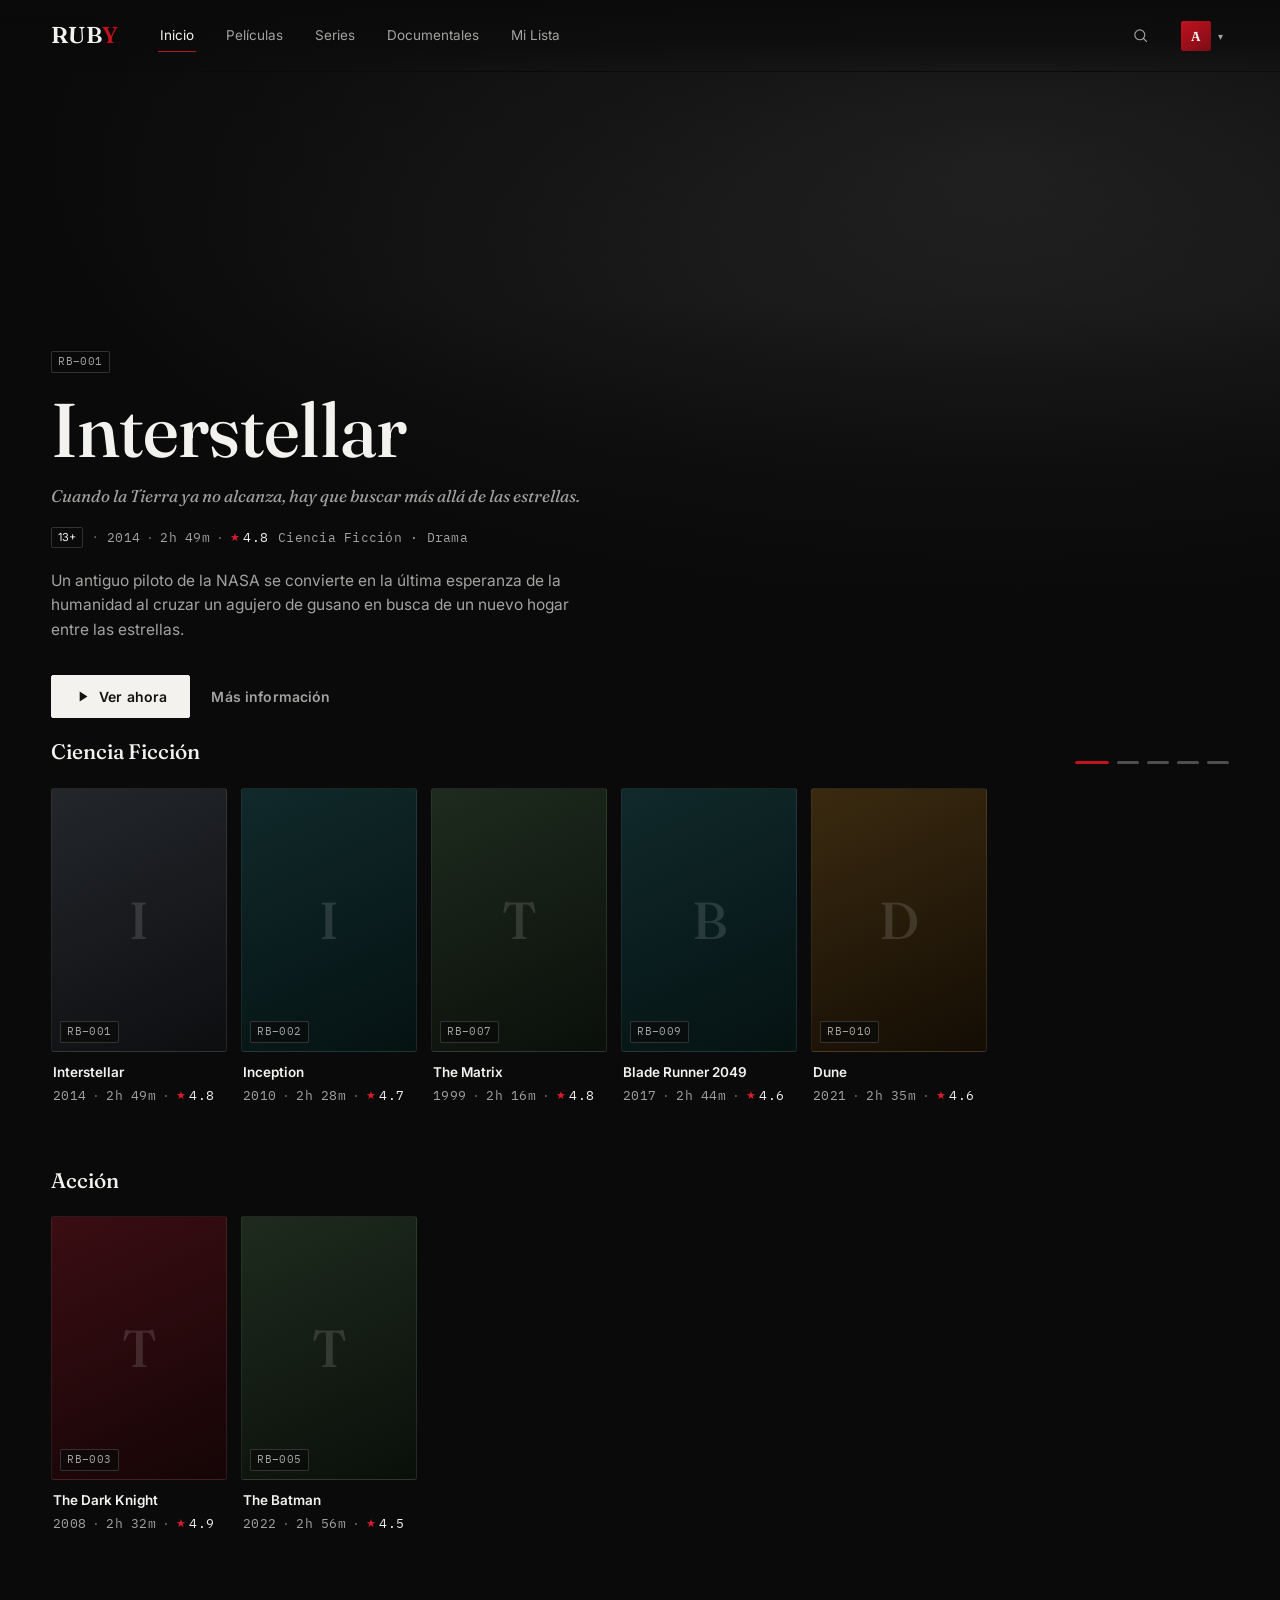
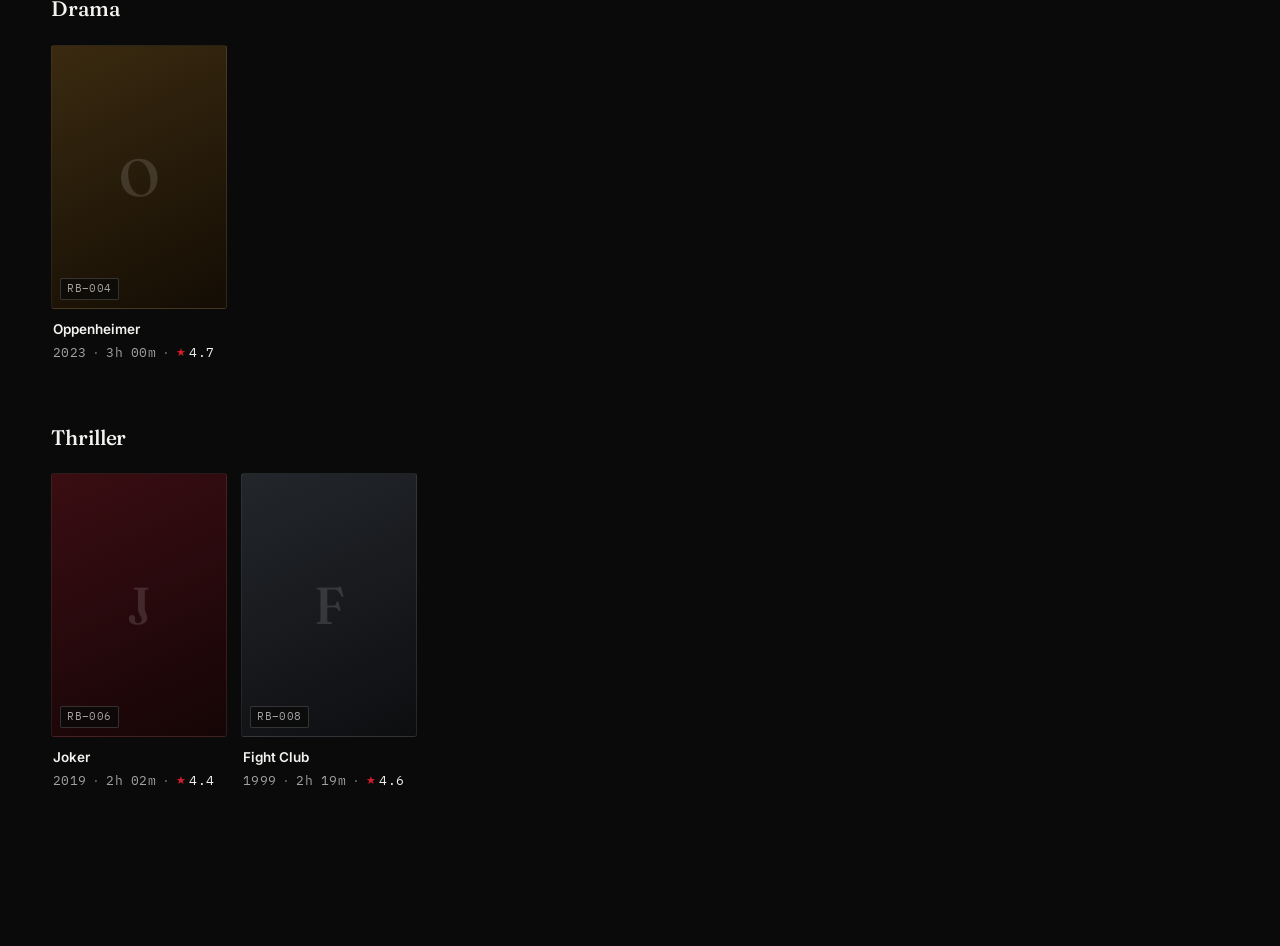
==== index.html @ df0eb4fe "Descripción del cambio" ====
<!DOCTYPE html>
<html lang="es">
<head>
  <meta charset="UTF-8" />
  <meta name="viewport" content="width=device-width, initial-scale=1.0" />
  <title>RUBY — Cine sin distracciones</title>
  <meta name="description" content="RUBY: una selección curada de cine y series, sin ruido." />

  <link rel="preconnect" href="https://fonts.googleapis.com" />
  <link rel="preconnect" href="https://fonts.gstatic.com" crossorigin />
  <link
    href="https://fonts.googleapis.com/css2?family=Fraunces:ital,wght@0,400;0,500;0,600;1,400&family=Inter:wght@400;500;600;700&family=IBM+Plex+Mono:wght@400;500&display=swap"
    rel="stylesheet"
  />

  <link rel="stylesheet" href="css/styles.css" />
  <link rel="stylesheet" href="css/components.css" />
  <link rel="stylesheet" href="css/responsive.css" />
</head>
<body>
  <a href="#main-content" class="skip-link visually-hidden">Saltar al contenido principal</a>

  <!-- ==================== NAVBAR ==================== -->
  <header class="navbar">
    <div class="navbar-inner">
      <a
        href="#"
        class="brand"
        data-brand-logo="assets/logo/logo.png"
        aria-label="RUBY, ir al inicio"
      >
        <span class="brand-mark" data-brand-wordmark>RUB<span>Y</span></span>
      </a>

      <nav class="nav-menu" aria-label="Navegación principal">
        <a href="#" class="is-current">Inicio</a>
        <a href="#">Películas</a>
        <a href="#">Series</a>
        <a href="#">Documentales</a>
        <a href="#">Mi Lista</a>
      </nav>

      <div class="navbar-actions">
        <form class="search-form" data-search-form>
          <input
            type="text"
            class="search-input"
            data-search-input
            placeholder="Buscar títulos, géneros…"
            aria-label="Buscar en RUBY"
          />
          <button
            type="button"
            class="search-trigger"
            data-search-trigger
            aria-expanded="false"
            aria-label="Abrir búsqueda"
          >
            <svg class="icon" viewBox="0 0 24 24" fill="none" stroke="currentColor" stroke-width="1.6">
              <circle cx="11" cy="11" r="7" />
              <line x1="21" y1="21" x2="16.2" y2="16.2" />
            </svg>
          </button>
        </form>

        <div class="profile">
          <button
            type="button"
            class="profile-trigger"
            data-profile-trigger
            aria-expanded="false"
            aria-haspopup="true"
          >
            <span class="profile-avatar">A</span>
            <span class="profile-caret">&#9662;</span>
          </button>
          <div class="profile-menu" data-profile-menu role="menu">
            <a href="#" role="menuitem">Antonella</a>
            <div class="profile-menu-divider"></div>
            <a href="#" role="menuitem">Mi Lista</a>
            <a href="#" role="menuitem">Cuenta</a>
            <a href="#" role="menuitem">Cerrar sesión</a>
          </div>
        </div>
      </div>
    </div>
  </header>

  <main id="main-content">
    <!-- ==================== HERO SLIDER ==================== -->
    <!-- Built entirely by Render.renderHeroSlider() from every movie in
         js/movies.js with featured: true. Add/remove a featured movie
         there and the slider updates automatically — nothing here to edit. -->
    <section class="hero-slider" data-hero-slider aria-label="Películas destacadas"></section>

    <!-- ==================== CATALOG ROWS ==================== -->
    <!-- Built entirely by Render.renderCategoryRows() — one row per
         distinct `categoria` found in js/movies.js. -->
    <div class="rows" data-rows-mount aria-label="Catálogo por categoría"></div>
  </main>

  <script src="js/movies.js"></script>
  <script src="js/render.js"></script>
  <script src="js/interactions.js"></script>
  <script>
    // Home-page bootstrap: read data, render it, wire interactions.
    // Kept inline since it's a handful of lines specific to this page —
    // see js/detail.js for the equivalent (larger) controller used by
    // pelicula.html.
    document.addEventListener("DOMContentLoaded", () => {
      Render.renderHeroSlider(document.querySelector("[data-hero-slider]"));
      Render.renderCategoryRows(document.querySelector("[data-rows-mount]"));
      Interactions.init();
    });
  </script>
</body>
</html>
---- css/styles.css ----
/* =========================================================================
   RUBY — Design Tokens, Reset & Base Type
   Design tokens, reset, and typographic foundation.
   ========================================================================= */

:root {
  /* Color */
  --color-bg: #0a0a0a;
  --color-bg-elevated: #121212;
  --color-surface: #1a1a1a;
  --color-surface-hi: #212121;
  --color-border: rgba(255, 255, 255, 0.08);
  --color-border-strong: rgba(255, 255, 255, 0.16);

  --color-white: #f3f2ee;
  --color-white-dim: rgba(243, 242, 238, 0.66);
  --color-white-faint: rgba(243, 242, 238, 0.4);

  --color-red: #c1121f;
  --color-red-hi: #d81e2c;
  --color-red-dim: #7a0c15;

  /* Poster tone families — stand in for real artwork */
  --tone-crimson-a: #3a0d12;
  --tone-crimson-b: #150506;
  --tone-slate-a: #23262b;
  --tone-slate-b: #0d0e10;
  --tone-amber-a: #3a2a10;
  --tone-amber-b: #140d04;
  --tone-moss-a: #1e2b1e;
  --tone-moss-b: #0a0f0a;
  --tone-teal-a: #10292b;
  --tone-teal-b: #051212;

  /* Type */
  --font-display: "Fraunces", "Iowan Old Style", "Georgia", serif;
  --font-body: "Inter", -apple-system, BlinkMacSystemFont, "Segoe UI", sans-serif;
  --font-mono: "IBM Plex Mono", "SFMono-Regular", Consolas, monospace;

  /* Layout */
  --gutter: clamp(20px, 4vw, 64px);
  --radius-sm: 3px;
  --radius-xs: 2px;
  --nav-height: 72px;

  /* Motion */
  --ease-out: cubic-bezier(0.16, 1, 0.3, 1);
  --ease-standard: cubic-bezier(0.4, 0, 0.2, 1);
  --dur-fast: 160ms;
  --dur-med: 320ms;
  --dur-slow: 560ms;
}

* {
  box-sizing: border-box;
}

html {
  color-scheme: dark;
  scroll-behavior: smooth;
}

@media (prefers-reduced-motion: reduce) {
  html {
    scroll-behavior: auto;
  }
  *,
  *::before,
  *::after {
    animation-duration: 0.001ms !important;
    animation-iteration-count: 1 !important;
    transition-duration: 0.001ms !important;
    scroll-behavior: auto !important;
  }
}

body {
  margin: 0;
  background: var(--color-bg);
  color: var(--color-white);
  font-family: var(--font-body);
  font-size: 15px;
  line-height: 1.5;
  -webkit-font-smoothing: antialiased;
  text-rendering: optimizeLegibility;
}

img,
svg {
  display: block;
  max-width: 100%;
}

button {
  font-family: inherit;
  color: inherit;
  background: none;
  border: none;
  cursor: pointer;
}

a {
  color: inherit;
  text-decoration: none;
}

ul {
  list-style: none;
  margin: 0;
  padding: 0;
}

h1,
h2,
h3,
p {
  margin: 0;
}

input {
  font-family: inherit;
  color: inherit;
}

::selection {
  background: var(--color-red);
  color: var(--color-white);
}

/* Visible keyboard focus everywhere — never suppressed */
:focus-visible {
  outline: 2px solid var(--color-red-hi);
  outline-offset: 3px;
  border-radius: var(--radius-xs);
}

.visually-hidden {
  position: absolute;
  width: 1px;
  height: 1px;
  padding: 0;
  margin: -1px;
  overflow: hidden;
  clip: rect(0, 0, 0, 0);
  white-space: nowrap;
  border: 0;
}

/* Skip link — hidden like any .visually-hidden content until a keyboard
   user tabs to it, at which point it needs to become visible again. */
.skip-link:focus {
  position: fixed;
  top: 12px;
  left: 12px;
  width: auto;
  height: auto;
  padding: 12px 18px;
  margin: 0;
  overflow: visible;
  clip: auto;
  white-space: normal;
  z-index: 1000;
  background: var(--color-red);
  color: var(--color-white);
  font-size: 13.5px;
  font-weight: 600;
  border-radius: var(--radius-xs);
}

/* Shared meta-row / micro-typography ------------------------------------ */

.meta-row {
  display: flex;
  align-items: center;
  flex-wrap: wrap;
  gap: 6px;
  font-family: var(--font-mono);
  font-size: 12.5px;
  letter-spacing: 0.02em;
  color: var(--color-white-dim);
}

.meta-item {
  white-space: nowrap;
}

.meta-dot {
  color: var(--color-white-faint);
}

.meta-rating {
  color: var(--color-white);
}

.rating-mark {
  color: var(--color-red-hi);
  margin-right: 3px;
  font-size: 11px;
  vertical-align: 1px;
}

.meta-maturity {
  border: 1px solid var(--color-border-strong);
  padding: 1px 6px;
  border-radius: var(--radius-xs);
  font-size: 11px;
}

.genre-tags {
  display: flex;
  flex-wrap: wrap;
  gap: 6px;
}

.genre-tag {
  font-family: var(--font-mono);
  font-size: 11px;
  letter-spacing: 0.03em;
  text-transform: uppercase;
  color: var(--color-white-dim);
  border: 1px solid var(--color-border-strong);
  padding: 3px 8px;
  border-radius: var(--radius-xs);
}

/* Spine badge — RUBY catalog numbering, echoes a numbered film collection */
.spine {
  font-family: var(--font-mono);
  font-size: 10.5px;
  letter-spacing: 0.04em;
  color: var(--color-white-dim);
  background: rgba(10, 10, 10, 0.72);
  border: 1px solid var(--color-border-strong);
  padding: 2px 6px;
  border-radius: var(--radius-xs);
}

/* =========================================================================
   RUBY — Layout: Navbar, Hero, Rows
   Navbar, hero, and the row/section scaffolding.
   ========================================================================= */

/* Navbar ----------------------------------------------------------------- */

.navbar {
  position: fixed;
  top: 0;
  left: 0;
  right: 0;
  z-index: 100;
  height: var(--nav-height);
  display: flex;
  align-items: center;
  padding: 0 var(--gutter);
  background: linear-gradient(
    to bottom,
    rgba(10, 10, 10, 0.9) 0%,
    rgba(10, 10, 10, 0.55) 60%,
    transparent 100%
  );
  transition: background var(--dur-med) var(--ease-standard),
    border-color var(--dur-med) var(--ease-standard);
  border-bottom: 1px solid transparent;
}

.navbar--solid {
  background: rgba(9, 9, 9, 0.92);
  backdrop-filter: none;
  border-bottom: 1px solid var(--color-border);
}

.navbar-inner {
  width: 100%;
  display: flex;
  align-items: center;
  gap: 40px;
}

.brand {
  display: flex;
  align-items: baseline;
  gap: 2px;
  flex-shrink: 0;
}

.brand-mark {
  font-family: var(--font-display);
  font-weight: 600;
  font-size: 23px;
  letter-spacing: 0.01em;
  color: var(--color-white);
}

.brand-mark span {
  color: var(--color-red);
}

.brand-logo-img {
  display: block;
  height: 30px;
  width: auto;
}

.nav-menu {
  display: flex;
  align-items: center;
  gap: 28px;
  flex: 1;
}

.nav-menu a {
  font-size: 13.5px;
  color: var(--color-white-dim);
  padding: 6px 2px;
  border-bottom: 1px solid transparent;
  transition: color var(--dur-fast) var(--ease-standard),
    border-color var(--dur-fast) var(--ease-standard);
}

.nav-menu a:hover {
  color: var(--color-white);
  border-bottom-color: var(--color-border-strong);
}

.nav-menu a.is-current {
  color: var(--color-white);
  border-bottom-color: var(--color-red);
}

.navbar-actions {
  display: flex;
  align-items: center;
  gap: 18px;
  margin-left: auto;
}

/* Search ------------------------------------------------------------------ */

.search-form {
  display: flex;
  align-items: center;
  position: relative;
}

.search-trigger {
  width: 32px;
  height: 32px;
  display: grid;
  place-items: center;
  border-radius: var(--radius-xs);
  color: var(--color-white-dim);
  transition: color var(--dur-fast) var(--ease-standard);
}

.search-trigger:hover {
  color: var(--color-white);
}

.search-input {
  width: 0;
  opacity: 0;
  pointer-events: none;
  background: var(--color-surface);
  border: 1px solid var(--color-border-strong);
  border-radius: var(--radius-xs);
  padding: 7px 10px;
  font-size: 13px;
  color: var(--color-white);
  transition: width var(--dur-med) var(--ease-out), opacity var(--dur-fast) var(--ease-standard);
  position: absolute;
  right: 38px;
}

.search-input::placeholder {
  color: var(--color-white-faint);
}

.search-form--open .search-input {
  width: 220px;
  opacity: 1;
  pointer-events: auto;
}

/* Profile ------------------------------------------------------------------ */

.profile {
  position: relative;
}

.profile-trigger {
  display: flex;
  align-items: center;
  gap: 7px;
}

.profile-avatar {
  width: 30px;
  height: 30px;
  border-radius: var(--radius-xs);
  background: linear-gradient(145deg, var(--color-red), var(--color-red-dim, #7a0c15));
  display: grid;
  place-items: center;
  font-family: var(--font-display);
  font-size: 13px;
  font-weight: 600;
  color: var(--color-white);
}

.profile-caret {
  color: var(--color-white-dim);
  font-size: 10px;
  transition: transform var(--dur-fast) var(--ease-standard);
}

.profile-trigger[aria-expanded="true"] .profile-caret {
  transform: rotate(180deg);
}

.profile-menu {
  position: absolute;
  top: calc(100% + 14px);
  right: 0;
  min-width: 190px;
  background: var(--color-surface);
  border: 1px solid var(--color-border-strong);
  border-radius: var(--radius-sm);
  padding: 6px;
  opacity: 0;
  visibility: hidden;
  transform: translateY(-6px);
  transition: opacity var(--dur-fast) var(--ease-out),
    transform var(--dur-fast) var(--ease-out), visibility var(--dur-fast);
}

.profile-menu--open {
  opacity: 1;
  visibility: visible;
  transform: translateY(0);
}

.profile-menu a {
  display: block;
  padding: 9px 10px;
  font-size: 13px;
  color: var(--color-white-dim);
  border-radius: var(--radius-xs);
}

.profile-menu a:hover {
  background: var(--color-surface-hi);
  color: var(--color-white);
}

.profile-menu-divider {
  height: 1px;
  background: var(--color-border);
  margin: 6px 4px;
}

/* Hero --------------------------------------------------------------------- */

/* Hero Slider ------------------------------------------------------------ */

.hero-slider {
  position: relative;
  height: 88vh;
  min-height: 560px;
  overflow: hidden;
}

.hero-slides {
  position: relative;
  width: 100%;
  height: 100%;
}

.hero-slide {
  position: absolute;
  inset: 0;
  display: flex;
  align-items: flex-end;
  opacity: 0;
  pointer-events: none;
  transition: opacity var(--dur-slow) var(--ease-standard);
}

.hero-slide--active {
  opacity: 1;
  pointer-events: auto;
}

.hero-backdrop {
  position: absolute;
  inset: 0;
  z-index: 0;
}

.hero-backdrop::before {
  content: "";
  position: absolute;
  inset: 0;
  background: radial-gradient(120% 90% at 78% 20%, var(--tone-a, #2a2a2a) 0%, var(--tone-b, #0a0a0a) 62%);
}

.backdrop--tone-crimson {
  --tone-a: var(--tone-crimson-a);
  --tone-b: var(--tone-crimson-b);
}

.hero-backdrop-img {
  position: absolute;
  inset: 0;
  width: 100%;
  height: 100%;
  object-fit: cover;
  opacity: 0;
  transition: opacity var(--dur-slow) var(--ease-standard);
}

.hero-backdrop-img.is-loaded {
  opacity: 1;
}

.hero-backdrop::after {
  content: "";
  position: absolute;
  inset: 0;
  background: linear-gradient(
    to top,
    var(--color-bg) 0%,
    rgba(10, 10, 10, 0.55) 38%,
    rgba(10, 10, 10, 0.15) 62%,
    rgba(10, 10, 10, 0.55) 100%
  );
}

.hero-grain {
  position: absolute;
  inset: 0;
  opacity: 0.05;
  mix-blend-mode: overlay;
  pointer-events: none;
}

.hero-content {
  position: relative;
  z-index: 1;
  width: 100%;
  padding: 0 var(--gutter) 72px;
  max-width: 760px;
}

.hero-spine {
  display: inline-block;
  margin-bottom: 18px;
}

.hero-title {
  font-family: var(--font-display);
  font-weight: 500;
  font-size: clamp(40px, 6vw, 76px);
  line-height: 1.02;
  letter-spacing: -0.01em;
  color: var(--color-white);
  margin-bottom: 14px;
}

.hero-tagline {
  font-family: var(--font-display);
  font-style: italic;
  font-weight: 400;
  font-size: 17px;
  color: var(--color-white-dim);
  margin-bottom: 18px;
}

.hero-meta {
  display: flex;
  align-items: center;
  flex-wrap: wrap;
  gap: 10px;
  margin-bottom: 20px;
}

.hero-genres {
  font-family: var(--font-mono);
  font-size: 12.5px;
  color: var(--color-white-dim);
  letter-spacing: 0.02em;
}

.hero-description {
  font-size: 15.5px;
  line-height: 1.6;
  color: var(--color-white-dim);
  max-width: 52ch;
  margin-bottom: 30px;
}

.hero-actions {
  display: flex;
  align-items: center;
  gap: 12px;
  flex-wrap: wrap;
}

/* Hero Slider — arrows & dots --------------------------------------------- */

.hero-arrow {
  position: absolute;
  top: 50%;
  transform: translateY(-50%);
  z-index: 2;
  width: 44px;
  height: 44px;
  display: grid;
  place-items: center;
  font-size: 22px;
  color: var(--color-white);
  background: rgba(10, 10, 10, 0.35);
  border: 1px solid var(--color-border-strong);
  border-radius: var(--radius-sm);
  opacity: 0;
  transition: opacity var(--dur-fast) var(--ease-standard),
    background var(--dur-fast) var(--ease-standard);
}

.hero-slider:hover .hero-arrow,
.hero-slider:focus-within .hero-arrow {
  opacity: 1;
}

.hero-arrow:hover {
  background: rgba(10, 10, 10, 0.6);
}

.hero-arrow--prev {
  left: var(--gutter);
}

.hero-arrow--next {
  right: var(--gutter);
}

.hero-dots {
  position: absolute;
  z-index: 2;
  right: var(--gutter);
  bottom: 28px;
  display: flex;
  align-items: center;
  gap: 8px;
}

.hero-dot {
  width: 22px;
  height: 3px;
  border-radius: 2px;
  background: rgba(255, 255, 255, 0.28);
  transition: background var(--dur-fast) var(--ease-standard),
    width var(--dur-fast) var(--ease-standard);
}

.hero-dot:hover {
  background: rgba(255, 255, 255, 0.5);
}

.hero-dot--active {
  width: 34px;
  background: var(--color-red);
}

/* Rows ----------------------------------------------------------------------- */

.rows {
  position: relative;
  z-index: 1;
  padding: 8px 0 96px;
  margin-top: -64px;
}

.row {
  margin-bottom: 46px;
}

.row-header {
  display: flex;
  align-items: baseline;
  justify-content: space-between;
  padding: 0 var(--gutter);
  margin-bottom: 14px;
}

.row-title {
  font-family: var(--font-display);
  font-weight: 500;
  font-size: 21px;
  letter-spacing: -0.005em;
  color: var(--color-white);
}

.row-track-wrap {
  position: relative;
}

.row-scroller {
  display: flex;
  gap: 14px;
  overflow-x: auto;
  scroll-snap-type: x proximity;
  padding: 6px var(--gutter) 14px;
  scrollbar-width: none;
}

.row-scroller::-webkit-scrollbar {
  display: none;
}

.row-nav {
  position: absolute;
  top: 0;
  bottom: 14px;
  width: 56px;
  display: flex;
  align-items: center;
  justify-content: center;
  font-size: 22px;
  color: var(--color-white);
  background: linear-gradient(to right, var(--color-bg) 10%, transparent);
  opacity: 0;
  pointer-events: none;
  transition: opacity var(--dur-fast) var(--ease-standard);
  z-index: 2;
}

.row-nav--next {
  right: 0;
  background: linear-gradient(to left, var(--color-bg) 10%, transparent);
}

.row-nav--prev {
  left: 0;
}

.row-track-wrap:hover .row-nav {
  opacity: 1;
  pointer-events: auto;
}

.row-nav--hidden {
  opacity: 0 !important;
  pointer-events: none;
}
---- css/components.css ----
/* =========================================================================
   RUBY — Components
   Buttons, poster cards, poster tone gradients, hover-detail card.
   ========================================================================= */

/* Buttons ------------------------------------------------------------------ */

.btn {
  display: inline-flex;
  align-items: center;
  gap: 8px;
  padding: 12px 22px;
  font-size: 14px;
  font-weight: 600;
  letter-spacing: 0.01em;
  border-radius: var(--radius-xs);
  transition: background var(--dur-fast) var(--ease-standard),
    border-color var(--dur-fast) var(--ease-standard),
    color var(--dur-fast) var(--ease-standard),
    transform var(--dur-fast) var(--ease-out);
}

.btn:active {
  transform: scale(0.98);
}

.btn--primary {
  background: var(--color-white);
  color: #111;
  border: 1px solid var(--color-white);
}

.btn--primary:hover {
  background: #d8d6d0;
}

.btn--ghost {
  background: rgba(255, 255, 255, 0.06);
  color: var(--color-white);
  border: 1px solid var(--color-border-strong);
}

.btn--ghost:hover {
  background: rgba(255, 255, 255, 0.12);
}

.btn--text {
  background: transparent;
  color: var(--color-white-dim);
  border: 1px solid transparent;
  padding: 12px 8px;
}

.btn--text:hover {
  color: var(--color-white);
}

.btn--details {
  width: 100%;
  justify-content: center;
  background: var(--color-red);
  color: var(--color-white);
  border: 1px solid var(--color-red);
  margin-top: 14px;
}

.btn--details:hover {
  background: var(--color-red-hi);
  border-color: var(--color-red-hi);
}

.icon {
  width: 17px;
  height: 17px;
  flex-shrink: 0;
}

/* Poster tone gradients ------------------------------------------------------ */

.poster--tone-crimson,
.hover-card__poster.poster--tone-crimson {
  background: linear-gradient(155deg, var(--tone-crimson-a) 0%, var(--tone-crimson-b) 100%);
}
.poster--tone-slate,
.hover-card__poster.poster--tone-slate {
  background: linear-gradient(155deg, var(--tone-slate-a) 0%, var(--tone-slate-b) 100%);
}
.poster--tone-amber,
.hover-card__poster.poster--tone-amber {
  background: linear-gradient(155deg, var(--tone-amber-a) 0%, var(--tone-amber-b) 100%);
}
.poster--tone-moss,
.hover-card__poster.poster--tone-moss {
  background: linear-gradient(155deg, var(--tone-moss-a) 0%, var(--tone-moss-b) 100%);
}
.poster--tone-teal,
.hover-card__poster.poster--tone-teal {
  background: linear-gradient(155deg, var(--tone-teal-a) 0%, var(--tone-teal-b) 100%);
}

/* Poster card ---------------------------------------------------------------- */

.card {
  display: block;
  flex: 0 0 auto;
  width: 176px;
  scroll-snap-align: start;
  cursor: pointer;
  border-radius: var(--radius-sm);
}

.poster {
  position: relative;
  aspect-ratio: 2 / 3;
  border-radius: var(--radius-sm);
  overflow: hidden;
  border: 1px solid var(--color-border);
  transition: transform var(--dur-med) var(--ease-out),
    border-color var(--dur-med) var(--ease-standard),
    box-shadow var(--dur-med) var(--ease-out);
}

.poster-inner {
  position: absolute;
  inset: 0;
  display: grid;
  place-items: center;
}

.poster-initial {
  font-family: var(--font-display);
  font-weight: 500;
  font-size: 52px;
  color: rgba(243, 242, 238, 0.14);
}

.poster .spine {
  position: absolute;
  left: 8px;
  bottom: 8px;
}

.card-info {
  padding: 10px 2px 0;
}

.card-title {
  font-size: 13.5px;
  font-weight: 600;
  color: var(--color-white);
  margin-bottom: 4px;
  white-space: nowrap;
  overflow: hidden;
  text-overflow: ellipsis;
}

.card:hover .poster,
.card:focus-visible .poster,
.card--active .poster {
  transform: scale(1.045);
  border-color: var(--color-border-strong);
  box-shadow: 0 18px 40px -12px rgba(0, 0, 0, 0.7);
}

/* Floating hover-detail card -------------------------------------------------- */

.hover-card {
  position: fixed;
  width: 300px;
  z-index: 200;
  background: var(--color-surface);
  border: 1px solid var(--color-border-strong);
  border-radius: var(--radius-sm);
  box-shadow: 0 24px 60px -16px rgba(0, 0, 0, 0.8);
  opacity: 0;
  visibility: hidden;
  transform: scale(0.94) translateY(6px);
  transform-origin: var(--origin-x, 50%) 100%;
  transition: opacity var(--dur-med) var(--ease-out),
    transform var(--dur-med) var(--ease-out), visibility var(--dur-med);
  pointer-events: none;
  overflow: hidden;
}

.hover-card--visible {
  opacity: 1;
  visibility: visible;
  transform: scale(1) translateY(0);
  pointer-events: auto;
}

.hover-card__poster {
  position: relative;
  aspect-ratio: 16 / 8;
  display: grid;
  place-items: center;
}

.hover-card__initial {
  font-family: var(--font-display);
  font-weight: 500;
  font-size: 40px;
  color: rgba(243, 242, 238, 0.16);
}

.hover-card__spine {
  position: absolute;
  left: 10px;
  bottom: 10px;
  font-family: var(--font-mono);
  font-size: 10.5px;
  letter-spacing: 0.04em;
  color: var(--color-white-dim);
  background: rgba(10, 10, 10, 0.72);
  border: 1px solid var(--color-border-strong);
  padding: 2px 6px;
  border-radius: var(--radius-xs);
}

.hover-card__body {
  padding: 16px;
}

.hover-card__title {
  font-family: var(--font-display);
  font-weight: 500;
  font-size: 19px;
  color: var(--color-white);
  margin-bottom: 8px;
}

.hover-card__meta {
  margin-bottom: 10px;
}

.hover-card__genres {
  margin-bottom: 12px;
}

.hover-card__desc {
  font-size: 13px;
  line-height: 1.55;
  color: var(--color-white-dim);
}
---- css/responsive.css ----
/* =========================================================================
   RUBY — Responsive
   ========================================================================= */

@media (max-width: 1024px) {
  .card {
    width: 156px;
  }

  .hero {
    height: 82vh;
  }
}

@media (max-width: 860px) {
  .nav-menu {
    display: none;
  }

  .navbar-inner {
    gap: 16px;
  }

  .hero-content {
    max-width: 100%;
  }

  .hero-description {
    max-width: 46ch;
  }
}

@media (max-width: 640px) {
  :root {
    --nav-height: 60px;
  }

  .brand-mark {
    font-size: 19px;
  }

  .search-input {
    width: 0;
  }

  .search-form--open .search-input {
    width: 150px;
  }

  .hero {
    height: 76vh;
    min-height: 480px;
  }

  .hero-title {
    font-size: clamp(32px, 10vw, 46px);
  }

  .hero-description {
    font-size: 14px;
    margin-bottom: 22px;
  }

  .hero-actions {
    gap: 8px;
  }

  .btn {
    padding: 10px 16px;
    font-size: 13px;
  }

  .rows {
    margin-top: -40px;
  }

  .card {
    width: 132px;
  }

  .row-title {
    font-size: 18px;
  }

  .row-nav {
    display: none;
  }

  .hover-card {
    width: 260px;
  }
}

@media (max-width: 400px) {
  .card {
    width: 118px;
  }

  .poster-initial {
    font-size: 38px;
  }
}

/* ---- Detail page ------------------------------------------------------- */

@media (min-width: 640px) {
  .movie-poster-frame {
    display: block;
  }
}

@media (max-width: 860px) {
  .movie-details-grid {
    grid-template-columns: 1fr;
    gap: 32px;
  }
}

@media (max-width: 640px) {
  .movie-banner {
    min-height: 52vh;
  }

  .movie-banner-content {
    gap: 20px;
  }

  .movie-poster-frame {
    width: 130px;
  }

  .movie-details {
    padding-top: 32px;
  }

  .factsheet-row {
    grid-template-columns: 84px 1fr;
  }
}
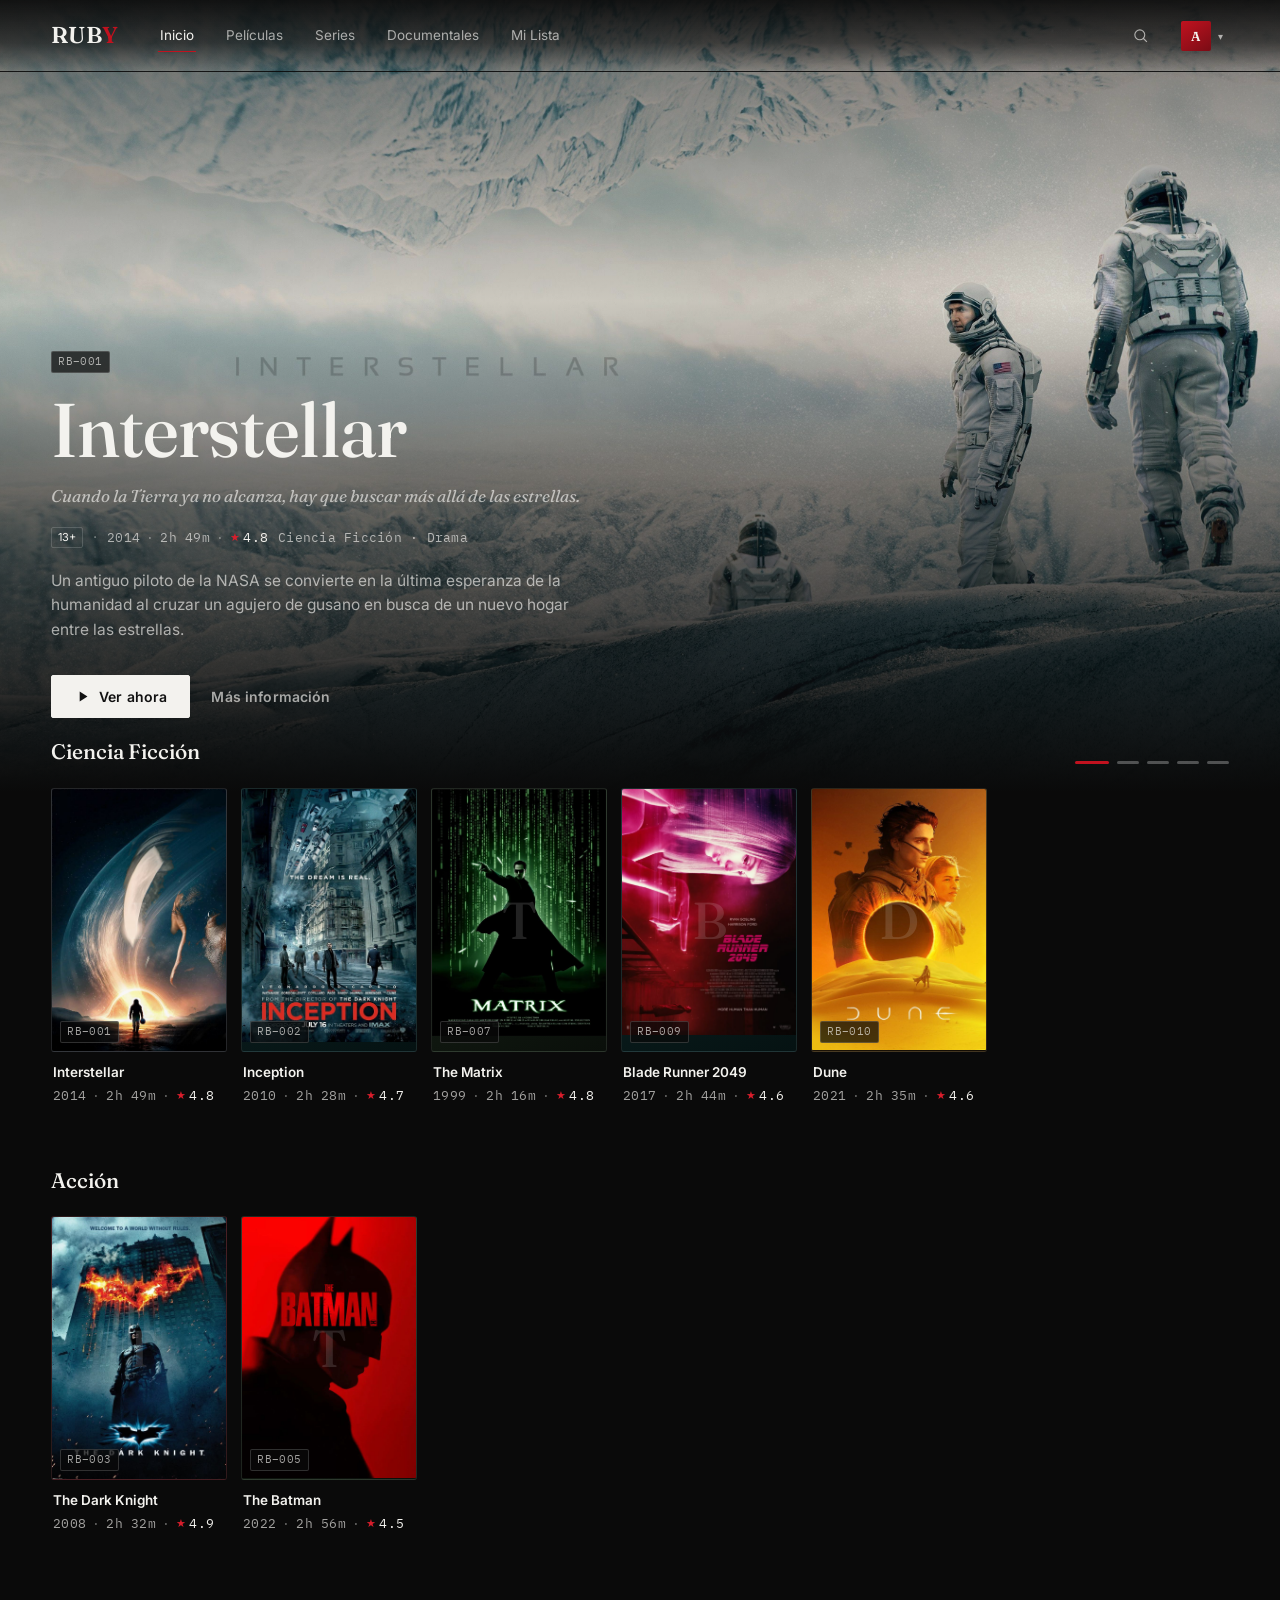
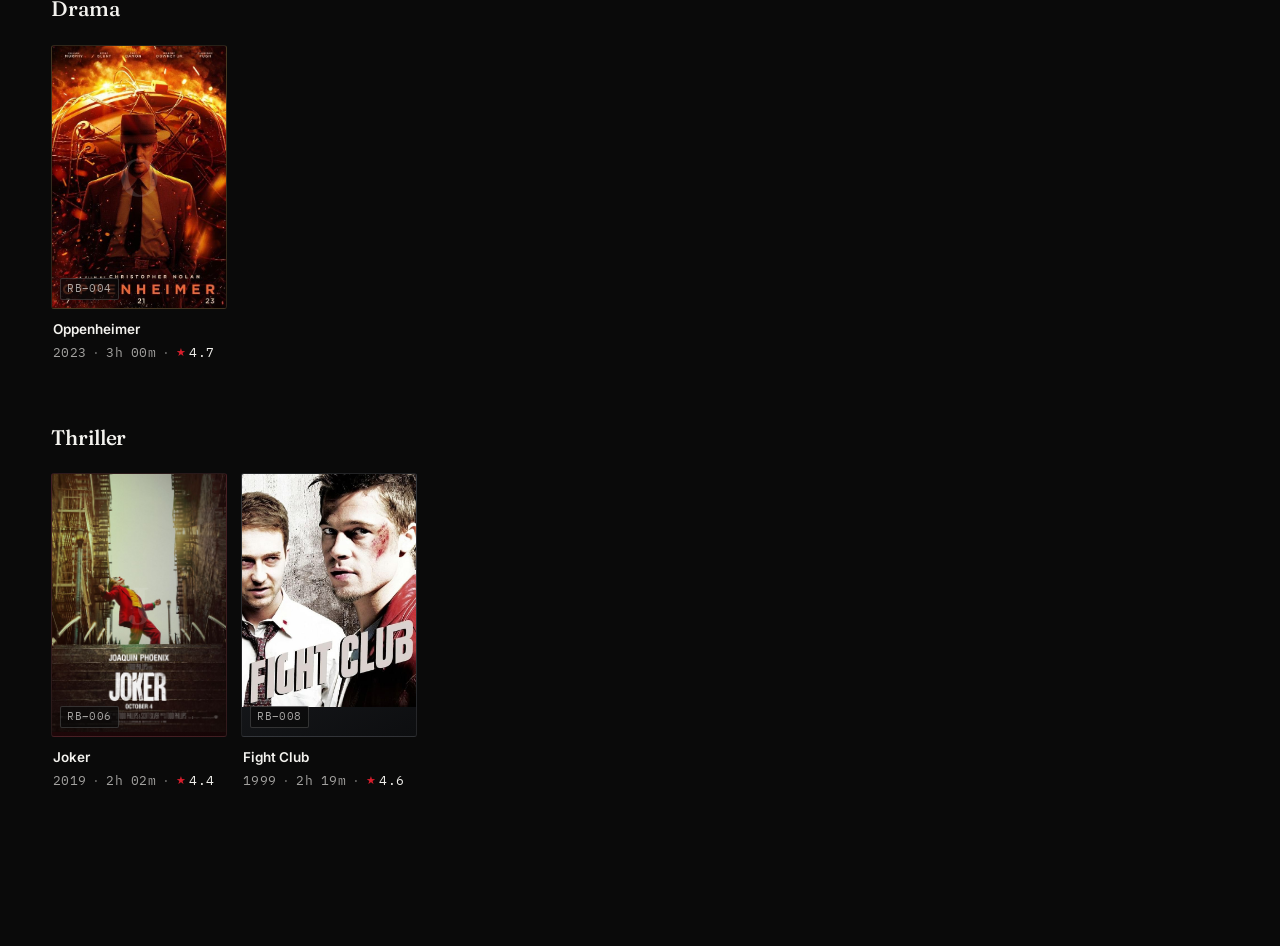
==== commit 5274310e: "update slogan" ====
--- a/index.html
+++ b/index.html
@@ -3,7 +3,7 @@
 <head>
   <meta charset="UTF-8" />
   <meta name="viewport" content="width=device-width, initial-scale=1.0" />
-  <title>RUBY — Cine sin distracciones</title>
+  <title>RUBY — Cine sin interrupciones.</title>
   <meta name="description" content="RUBY: una selección curada de cine y series, sin ruido." />
 
   <link rel="preconnect" href="https://fonts.googleapis.com" />
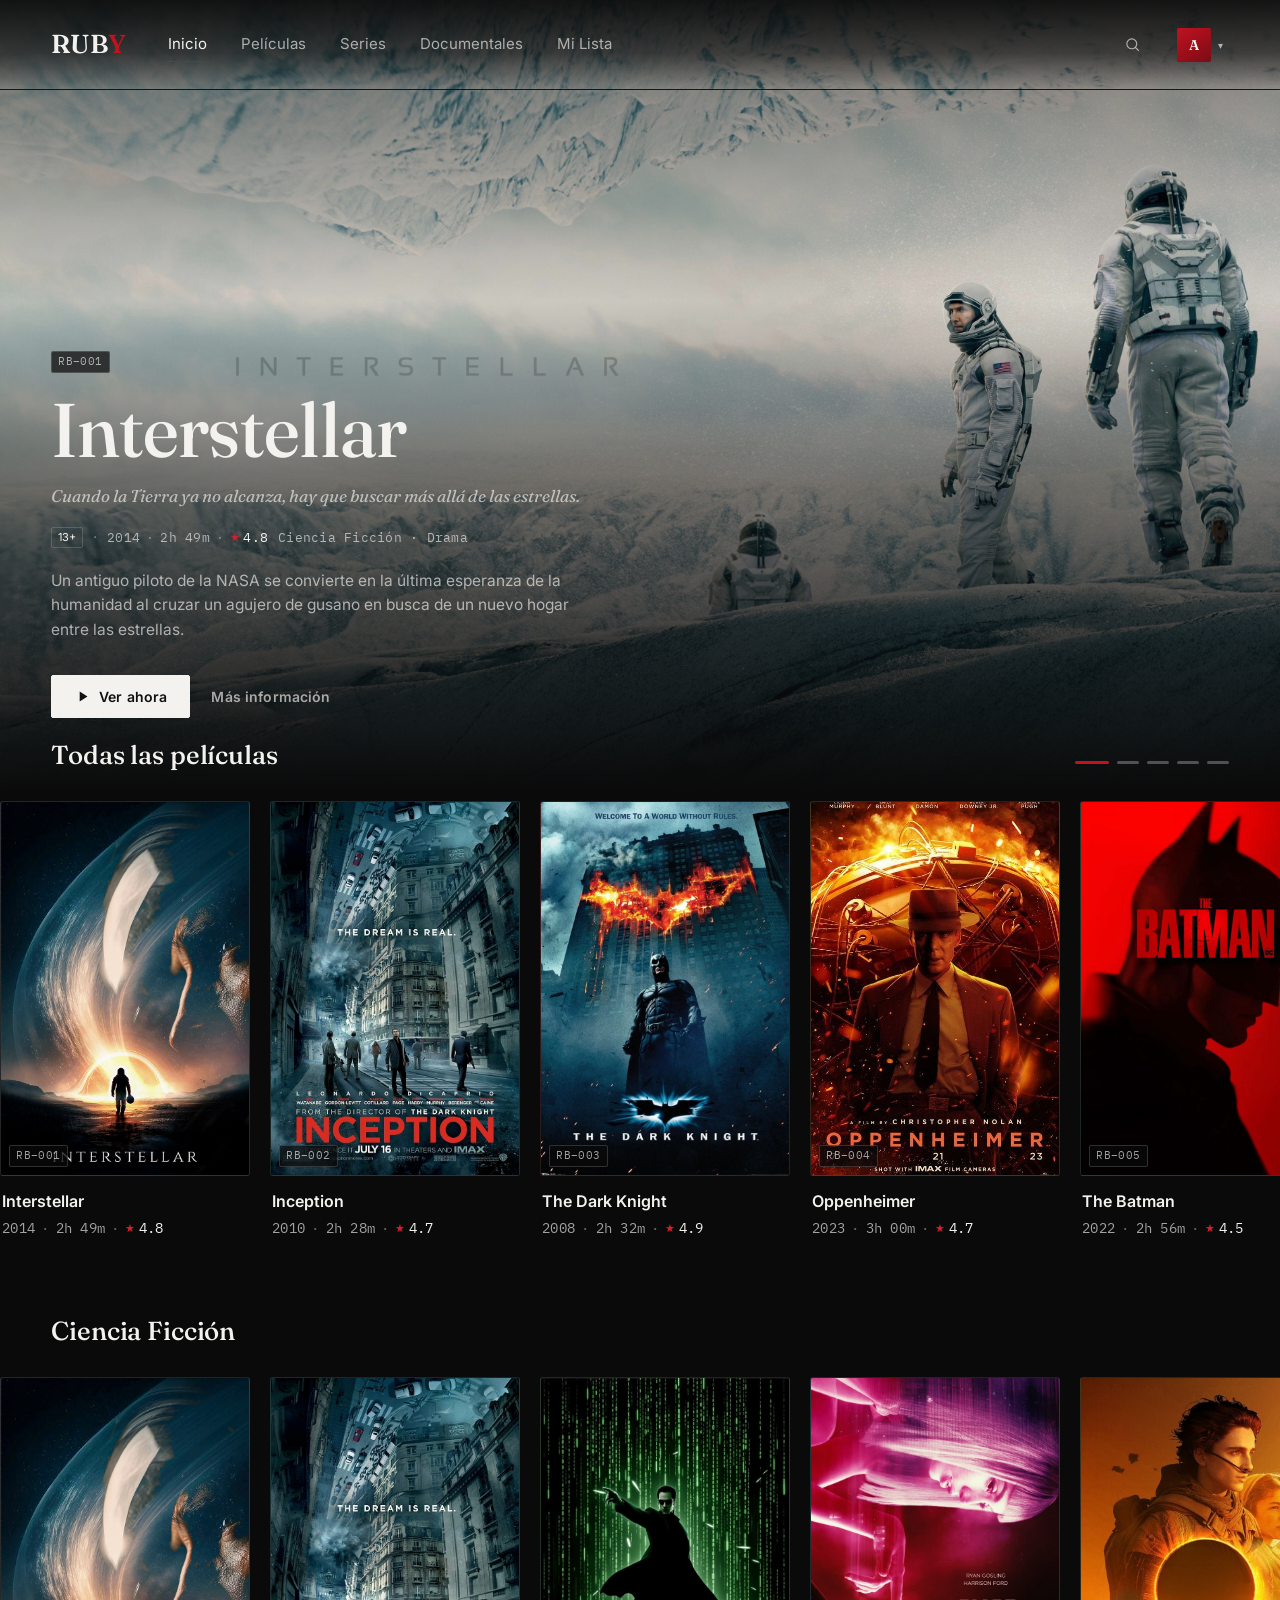
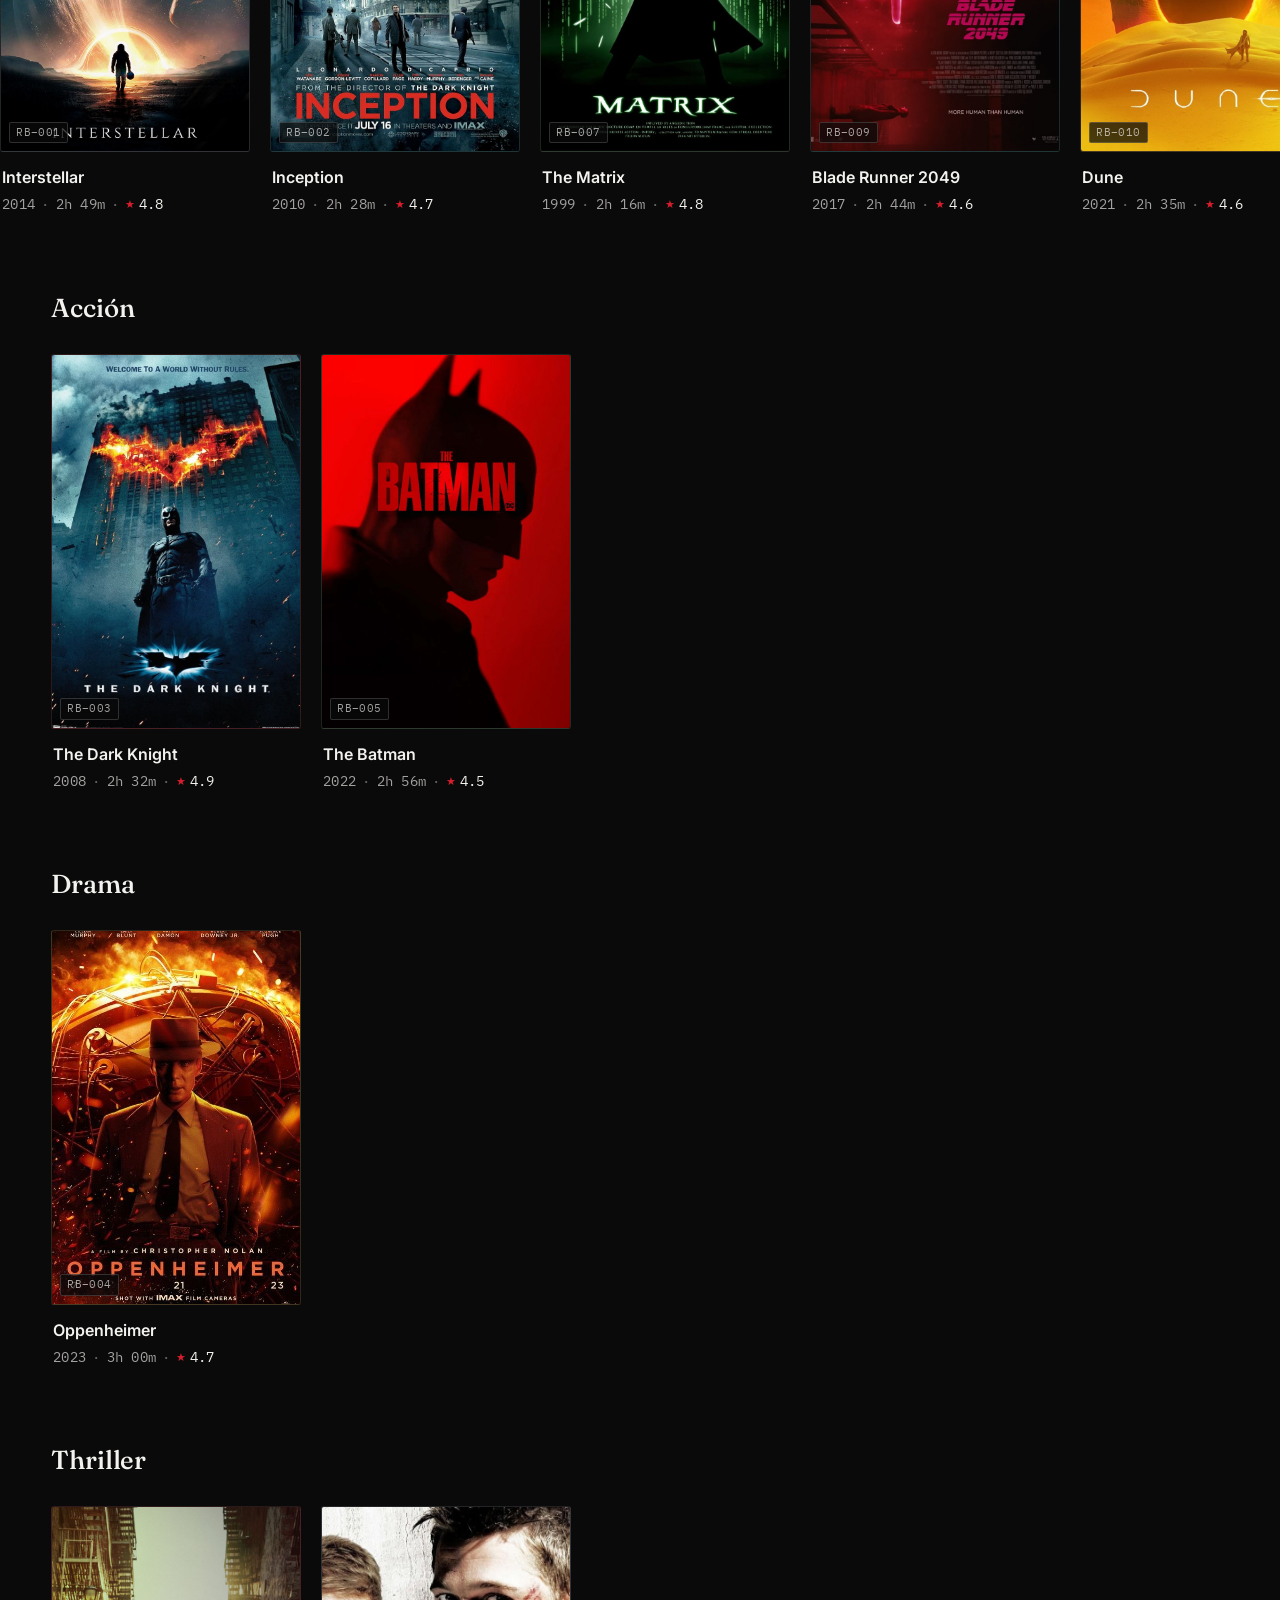
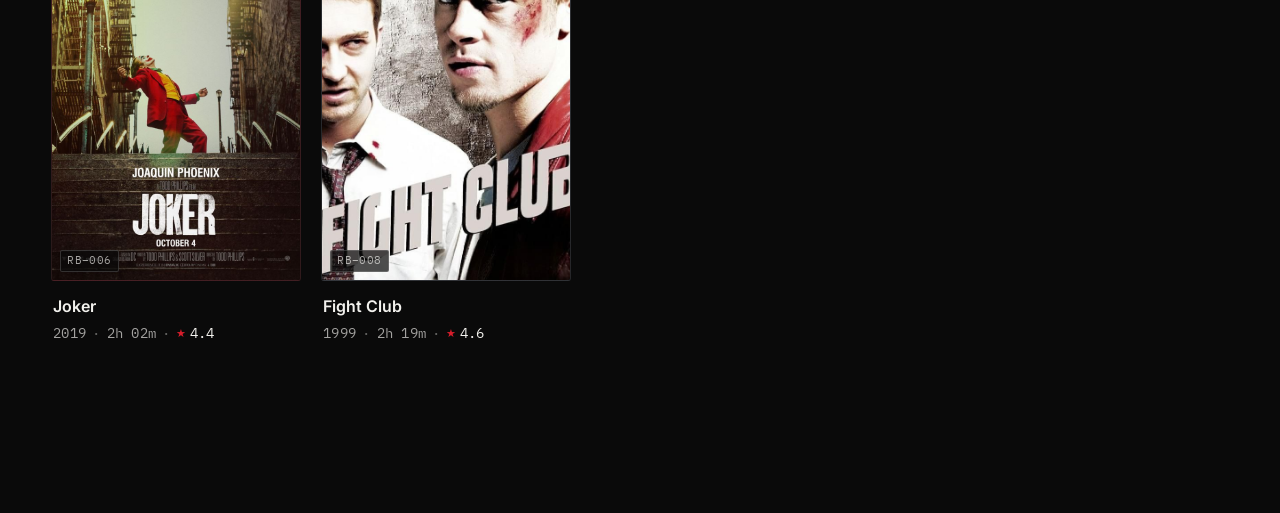
==== commit 9f69c423: "fixing bugs" ====
--- a/index.html
+++ b/index.html
@@ -3,7 +3,7 @@
 <head>
   <meta charset="UTF-8" />
   <meta name="viewport" content="width=device-width, initial-scale=1.0" />
-  <title>RUBY — Cine sin interrupciones.</title>
+  <title>RUBY — Cine sin distracciones</title>
   <meta name="description" content="RUBY: una selección curada de cine y series, sin ruido." />
 
   <link rel="preconnect" href="https://fonts.googleapis.com" />
@@ -109,6 +109,7 @@
     // pelicula.html.
     document.addEventListener("DOMContentLoaded", () => {
       Render.renderHeroSlider(document.querySelector("[data-hero-slider]"));
+      Render.renderAllMoviesRow(document.querySelector("[data-rows-mount]"));
       Render.renderCategoryRows(document.querySelector("[data-rows-mount]"));
       Interactions.init();
     });
--- a/css/styles.css
+++ b/css/styles.css
@@ -41,7 +41,7 @@
   --gutter: clamp(20px, 4vw, 64px);
   --radius-sm: 3px;
   --radius-xs: 2px;
-  --nav-height: 72px;
+  --nav-height: 90px;
 
   /* Motion */
   --ease-out: cubic-bezier(0.16, 1, 0.3, 1);
@@ -286,7 +286,7 @@
 .brand-mark {
   font-family: var(--font-display);
   font-weight: 600;
-  font-size: 23px;
+  font-size: 26px;
   letter-spacing: 0.01em;
   color: var(--color-white);
 }
@@ -297,19 +297,19 @@
 
 .brand-logo-img {
   display: block;
-  height: 30px;
+  height: 35px;
   width: auto;
 }
 
 .nav-menu {
   display: flex;
   align-items: center;
-  gap: 28px;
+  gap: 30px;
   flex: 1;
 }
 
 .nav-menu a {
-  font-size: 13.5px;
+  font-size: 15px;
   color: var(--color-white-dim);
   padding: 6px 2px;
   border-bottom: 1px solid transparent;
@@ -330,7 +330,7 @@
 .navbar-actions {
   display: flex;
   align-items: center;
-  gap: 18px;
+  gap: 20px;
   margin-left: auto;
 }
 
@@ -343,8 +343,8 @@
 }
 
 .search-trigger {
-  width: 32px;
-  height: 32px;
+  width: 36px;
+  height: 36px;
   display: grid;
   place-items: center;
   border-radius: var(--radius-xs);
@@ -394,14 +394,14 @@
 }
 
 .profile-avatar {
-  width: 30px;
-  height: 30px;
+  width: 34px;
+  height: 34px;
   border-radius: var(--radius-xs);
   background: linear-gradient(145deg, var(--color-red), var(--color-red-dim, #7a0c15));
   display: grid;
   place-items: center;
   font-family: var(--font-display);
-  font-size: 13px;
+  font-size: 14px;
   font-weight: 600;
   color: var(--color-white);
 }
@@ -680,7 +680,7 @@
 }
 
 .row {
-  margin-bottom: 46px;
+  margin-bottom: 56px;
 }
 
 .row-header {
@@ -688,13 +688,13 @@
   align-items: baseline;
   justify-content: space-between;
   padding: 0 var(--gutter);
-  margin-bottom: 14px;
+  margin-bottom: 18px;
 }
 
 .row-title {
   font-family: var(--font-display);
   font-weight: 500;
-  font-size: 21px;
+  font-size: 26px;
   letter-spacing: -0.005em;
   color: var(--color-white);
 }
@@ -705,10 +705,10 @@
 
 .row-scroller {
   display: flex;
-  gap: 14px;
+  gap: 20px;
   overflow-x: auto;
   scroll-snap-type: x proximity;
-  padding: 6px var(--gutter) 14px;
+  padding: 8px var(--gutter) 18px;
   scrollbar-width: none;
 }
 
@@ -719,12 +719,12 @@
 .row-nav {
   position: absolute;
   top: 0;
-  bottom: 14px;
-  width: 56px;
+  bottom: 18px;
+  width: 60px;
   display: flex;
   align-items: center;
   justify-content: center;
-  font-size: 22px;
+  font-size: 24px;
   color: var(--color-white);
   background: linear-gradient(to right, var(--color-bg) 10%, transparent);
   opacity: 0;
--- a/css/components.css
+++ b/css/components.css
@@ -103,7 +103,7 @@
 .card {
   display: block;
   flex: 0 0 auto;
-  width: 176px;
+  width: 250px;
   scroll-snap-align: start;
   cursor: pointer;
   border-radius: var(--radius-sm);
@@ -130,8 +130,22 @@
 .poster-initial {
   font-family: var(--font-display);
   font-weight: 500;
-  font-size: 52px;
+  font-size: 74px;
   color: rgba(243, 242, 238, 0.14);
+}
+
+.poster-img {
+  position: absolute;
+  inset: 0;
+  width: 100%;
+  height: 100%;
+  object-fit: cover;
+  opacity: 0;
+  transition: opacity var(--dur-slow) var(--ease-standard);
+}
+
+.poster-img.is-loaded {
+  opacity: 1;
 }
 
 .poster .spine {
@@ -141,17 +155,21 @@
 }
 
 .card-info {
-  padding: 10px 2px 0;
+  padding: 13px 2px 0;
 }
 
 .card-title {
-  font-size: 13.5px;
+  font-size: 16px;
   font-weight: 600;
   color: var(--color-white);
-  margin-bottom: 4px;
+  margin-bottom: 5px;
   white-space: nowrap;
   overflow: hidden;
   text-overflow: ellipsis;
+}
+
+.card .meta-row {
+  font-size: 13.5px;
 }
 
 .card:hover .poster,
@@ -160,14 +178,18 @@
   transform: scale(1.045);
   border-color: var(--color-border-strong);
   box-shadow: 0 18px 40px -12px rgba(0, 0, 0, 0.7);
+  z-index: 5;
 }
 
 /* Floating hover-detail card -------------------------------------------------- */
 
 .hover-card {
   position: fixed;
-  width: 300px;
-  z-index: 200;
+  width: 270px;
+  /* Explicitly above every row/card stacking context (.rows sits at 1,
+     row-nav at 2, navbar at 100) so it can never end up behind a poster,
+     while staying below the toast (300) and skip-link (1000). */
+  z-index: 260;
   background: var(--color-surface);
   border: 1px solid var(--color-border-strong);
   border-radius: var(--radius-sm);
@@ -196,10 +218,24 @@
   place-items: center;
 }
 
+.hover-card__poster-img {
+  position: absolute;
+  inset: 0;
+  width: 100%;
+  height: 100%;
+  object-fit: cover;
+  opacity: 0;
+  transition: opacity var(--dur-slow) var(--ease-standard);
+}
+
+.hover-card__poster-img.is-loaded {
+  opacity: 1;
+}
+
 .hover-card__initial {
   font-family: var(--font-display);
   font-weight: 500;
-  font-size: 40px;
+  font-size: 37px;
   color: rgba(243, 242, 238, 0.16);
 }
 
@@ -218,15 +254,15 @@
 }
 
 .hover-card__body {
-  padding: 16px;
+  padding: 15px;
 }
 
 .hover-card__title {
   font-family: var(--font-display);
   font-weight: 500;
-  font-size: 19px;
-  color: var(--color-white);
-  margin-bottom: 8px;
+  font-size: 18.5px;
+  color: var(--color-white);
+  margin-bottom: 7px;
 }
 
 .hover-card__meta {
@@ -234,11 +270,17 @@
 }
 
 .hover-card__genres {
-  margin-bottom: 12px;
+  margin-bottom: 11px;
 }
 
 .hover-card__desc {
-  font-size: 13px;
-  line-height: 1.55;
+  font-size: 14px;
+  line-height: 1.5;
   color: var(--color-white-dim);
 }
+
+.hover-card .btn--details {
+  padding: 11px 20px;
+  font-size: 15px;
+  margin-top: 12px;
+}
--- a/css/responsive.css
+++ b/css/responsive.css
@@ -4,7 +4,7 @@
 
 @media (max-width: 1024px) {
   .card {
-    width: 156px;
+    width: 210px;
   }
 
   .hero {
@@ -32,11 +32,11 @@
 
 @media (max-width: 640px) {
   :root {
-    --nav-height: 60px;
+    --nav-height: 76px;
   }
 
   .brand-mark {
-    font-size: 19px;
+    font-size: 21px;
   }
 
   .search-input {
@@ -75,11 +75,11 @@
   }
 
   .card {
-    width: 132px;
+    width: 178px;
   }
 
   .row-title {
-    font-size: 18px;
+    font-size: 20px;
   }
 
   .row-nav {
@@ -87,17 +87,17 @@
   }
 
   .hover-card {
-    width: 260px;
+    width: 235px;
   }
 }
 
 @media (max-width: 400px) {
   .card {
-    width: 118px;
+    width: 160px;
   }
 
   .poster-initial {
-    font-size: 38px;
+    font-size: 50px;
   }
 }
 
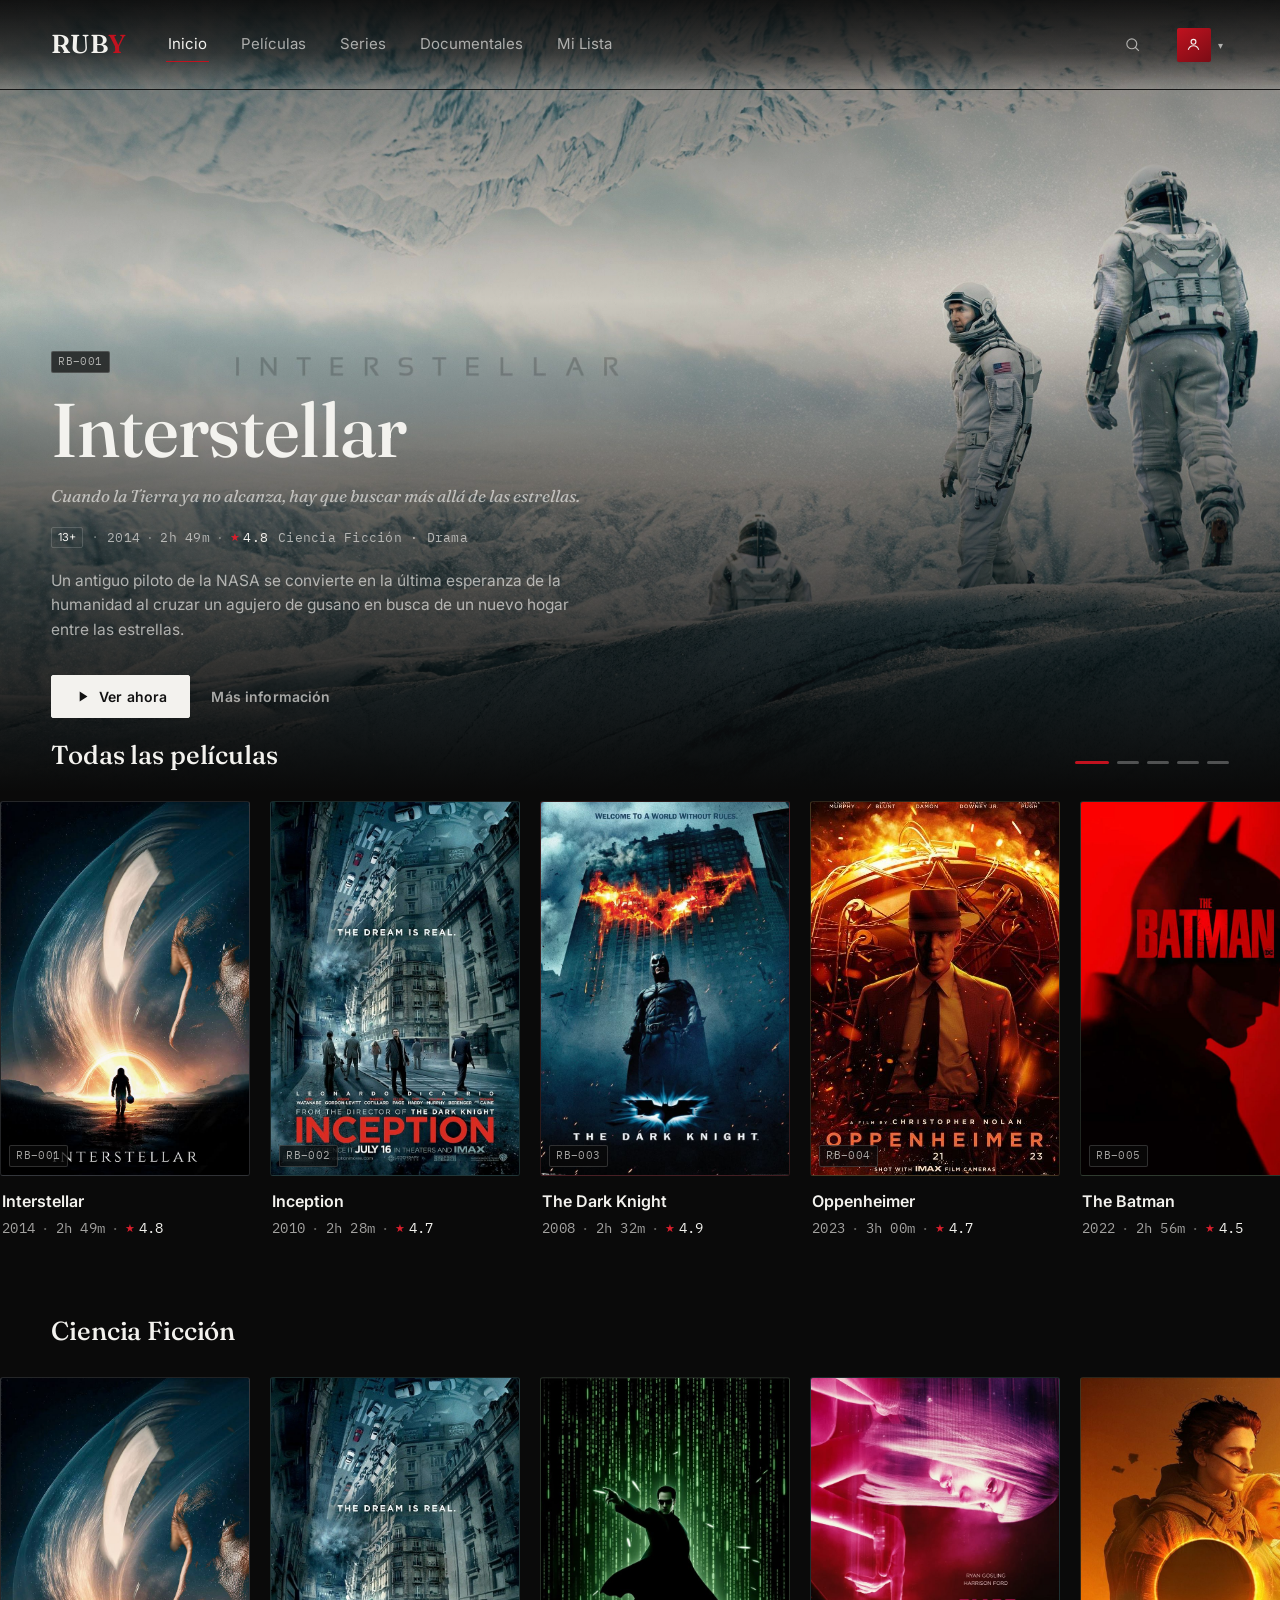
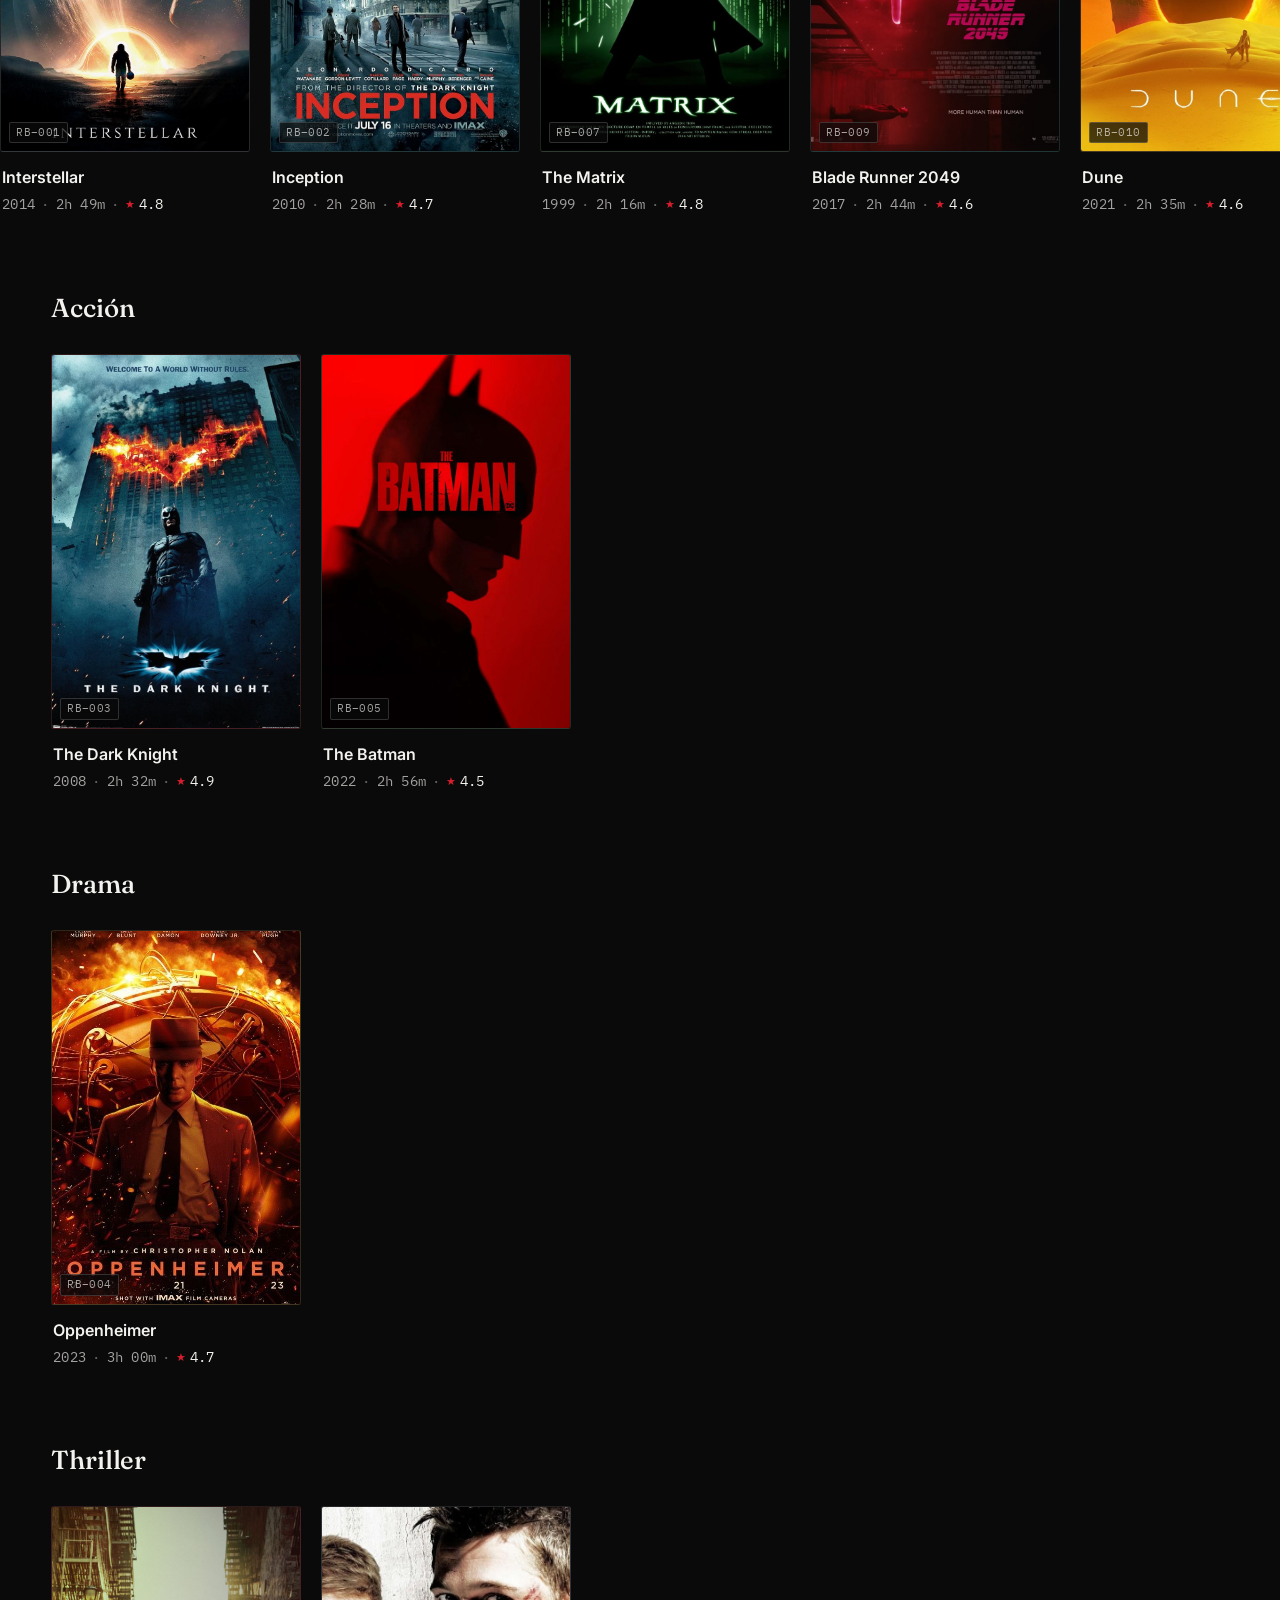
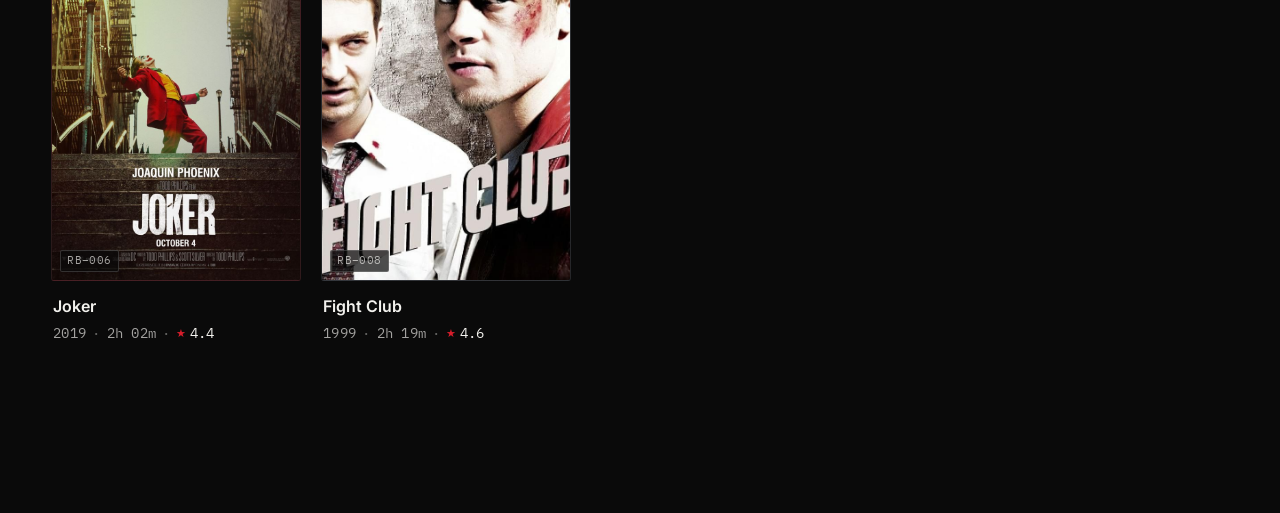
==== commit de13d518: "update" ====
--- a/index.html
+++ b/index.html
@@ -33,11 +33,11 @@
       </a>
 
       <nav class="nav-menu" aria-label="Navegación principal">
-        <a href="#" class="is-current">Inicio</a>
-        <a href="#">Películas</a>
-        <a href="#">Series</a>
-        <a href="#">Documentales</a>
-        <a href="#">Mi Lista</a>
+        <a href="index.html" class="is-current">Inicio</a>
+        <a href="peliculas.html">Películas</a>
+        <a href="series.html">Series</a>
+        <a href="documentales.html">Documentales</a>
+        <a href="mi-lista.html">Mi Lista</a>
       </nav>
 
       <div class="navbar-actions">
@@ -70,16 +70,30 @@
             data-profile-trigger
             aria-expanded="false"
             aria-haspopup="true"
+            aria-label="Cuenta de Usuario"
           >
-            <span class="profile-avatar">A</span>
+            <span class="profile-avatar" aria-hidden="true">
+              <svg viewBox="0 0 24 24" fill="none" stroke="currentColor" stroke-width="1.6">
+                <circle cx="12" cy="8.2" r="3.4" />
+                <path d="M4.6 19.4c1.15-3.65 3.95-5.7 7.4-5.7s6.25 2.05 7.4 5.7" />
+              </svg>
+            </span>
             <span class="profile-caret">&#9662;</span>
           </button>
           <div class="profile-menu" data-profile-menu role="menu">
-            <a href="#" role="menuitem">Antonella</a>
+            <a href="cuenta.html" class="profile-menu-header" role="menuitem">
+              <span class="profile-avatar" aria-hidden="true">
+                <svg viewBox="0 0 24 24" fill="none" stroke="currentColor" stroke-width="1.6">
+                  <circle cx="12" cy="8.2" r="3.4" />
+                  <path d="M4.6 19.4c1.15-3.65 3.95-5.7 7.4-5.7s6.25 2.05 7.4 5.7" />
+                </svg>
+              </span>
+              <span class="profile-menu-name">Usuario</span>
+            </a>
             <div class="profile-menu-divider"></div>
-            <a href="#" role="menuitem">Mi Lista</a>
-            <a href="#" role="menuitem">Cuenta</a>
-            <a href="#" role="menuitem">Cerrar sesión</a>
+            <a href="mi-lista.html" role="menuitem">Mi Lista</a>
+            <a href="cuenta.html" role="menuitem">Cuenta</a>
+            <a href="#" role="menuitem" data-logout>Cerrar sesión</a>
           </div>
         </div>
       </div>
--- a/css/styles.css
+++ b/css/styles.css
@@ -404,6 +404,12 @@
   font-size: 14px;
   font-weight: 600;
   color: var(--color-white);
+  flex-shrink: 0;
+}
+
+.profile-avatar svg {
+  width: 17px;
+  height: 17px;
 }
 
 .profile-caret {
@@ -420,7 +426,7 @@
   position: absolute;
   top: calc(100% + 14px);
   right: 0;
-  min-width: 190px;
+  min-width: 200px;
   background: var(--color-surface);
   border: 1px solid var(--color-border-strong);
   border-radius: var(--radius-sm);
@@ -438,6 +444,30 @@
   transform: translateY(0);
 }
 
+.profile-menu-header {
+  display: flex;
+  align-items: center;
+  gap: 10px;
+  padding: 8px;
+  border-radius: var(--radius-xs);
+}
+
+.profile-menu-header .profile-avatar {
+  width: 30px;
+  height: 30px;
+}
+
+.profile-menu-header .profile-avatar svg {
+  width: 15px;
+  height: 15px;
+}
+
+.profile-menu-name {
+  font-size: 13.5px;
+  font-weight: 600;
+  color: var(--color-white);
+}
+
 .profile-menu a {
   display: block;
   padding: 9px 10px;
@@ -446,7 +476,8 @@
   border-radius: var(--radius-xs);
 }
 
-.profile-menu a:hover {
+.profile-menu a:hover,
+.profile-menu-header:hover {
   background: var(--color-surface-hi);
   color: var(--color-white);
 }
--- a/css/components.css
+++ b/css/components.css
@@ -284,3 +284,44 @@
   font-size: 15px;
   margin-top: 12px;
 }
+
+/* Catalog page header ------------------------------------------------------
+   Used by pages that list titles without a hero slider above them
+   (series.html, mi-lista.html) — a plain title + intro line that clears
+   the fixed navbar on its own. */
+
+.catalog-header {
+  padding: calc(var(--nav-height) + 56px) var(--gutter) 8px;
+  max-width: 640px;
+}
+
+.catalog-header__eyebrow {
+  font-family: var(--font-mono);
+  font-size: 12px;
+  letter-spacing: 0.08em;
+  text-transform: uppercase;
+  color: var(--color-white-faint);
+  margin-bottom: 12px;
+}
+
+.catalog-header__title {
+  font-family: var(--font-display);
+  font-weight: 500;
+  font-size: 40px;
+  color: var(--color-white);
+  margin-bottom: 10px;
+}
+
+.catalog-header__text {
+  font-size: 14.5px;
+  line-height: 1.6;
+  color: var(--color-white-dim);
+  max-width: 56ch;
+}
+
+/* .rows normally carries a negative top margin to blend into the hero
+   slider above it (see styles.css) — pages with a plain header instead
+   need that reset so rows don't get pulled up under the title. */
+.rows--flat {
+  margin-top: 0;
+}
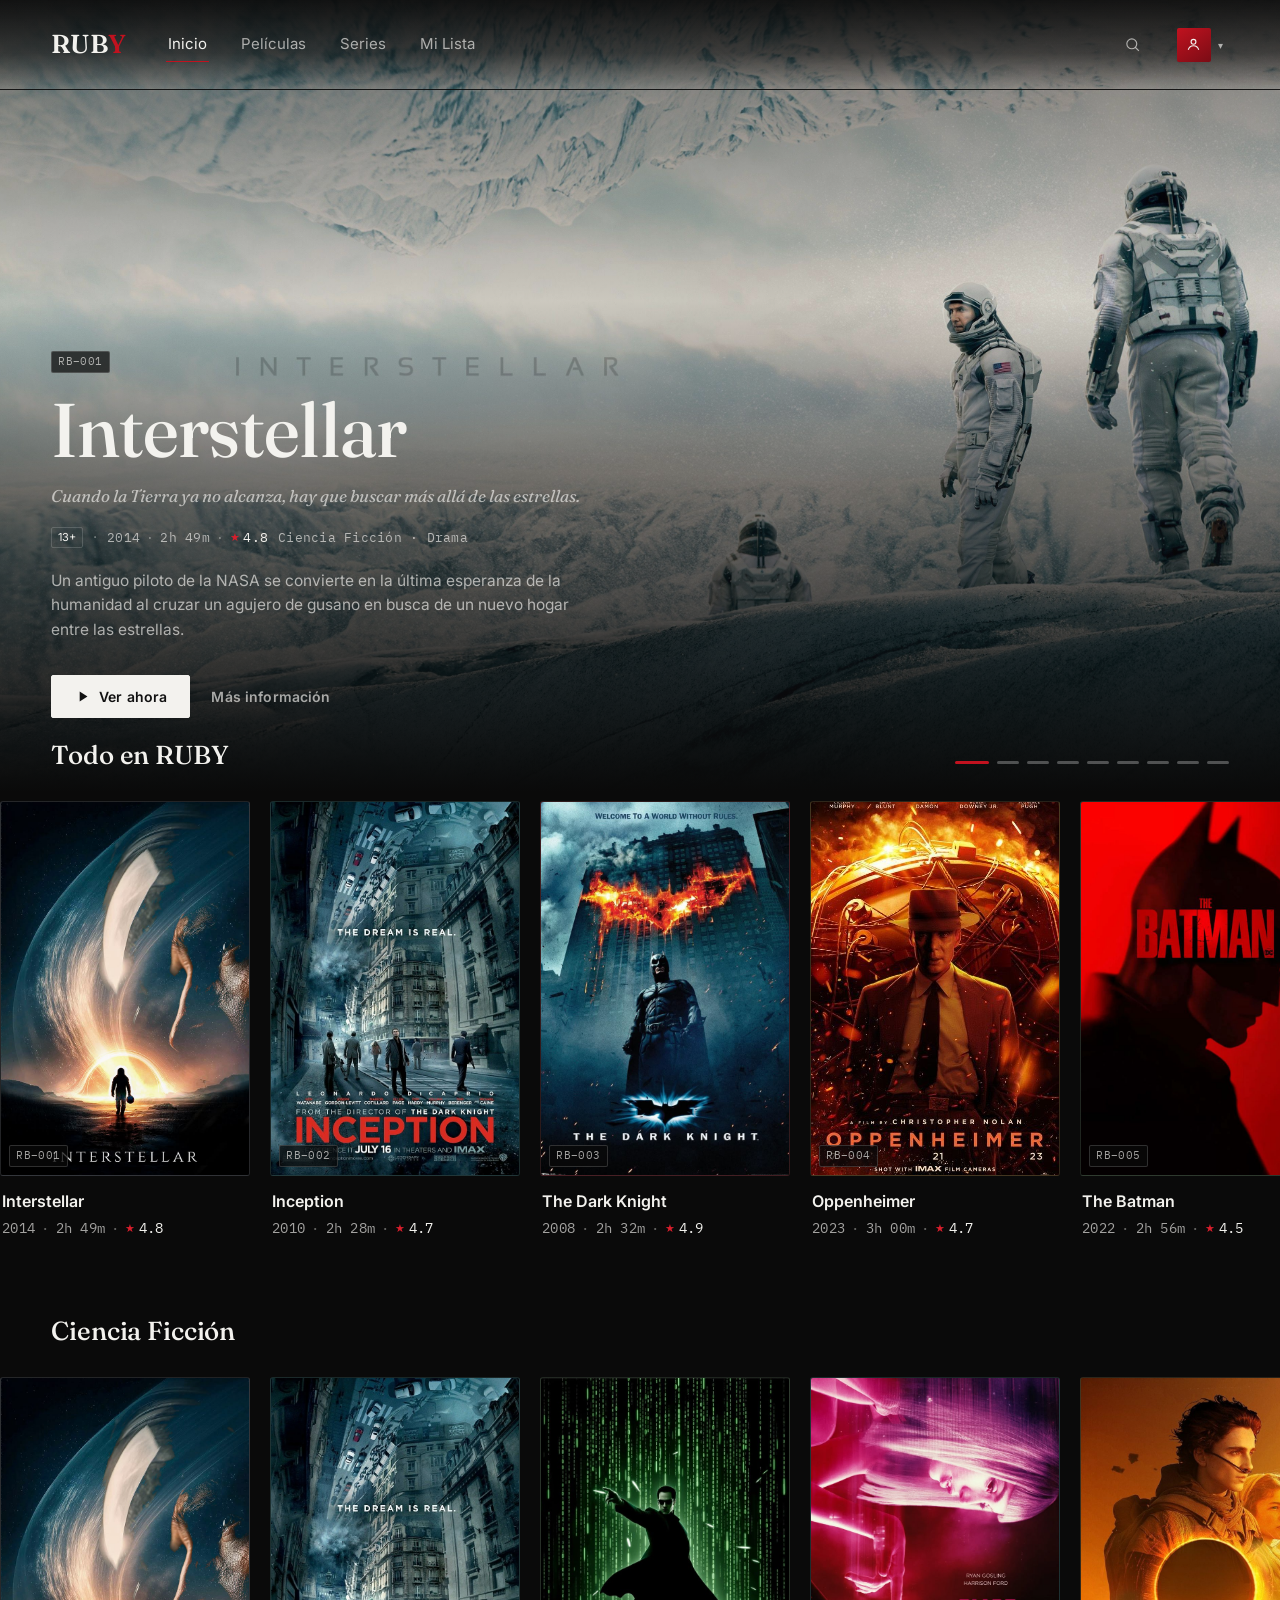
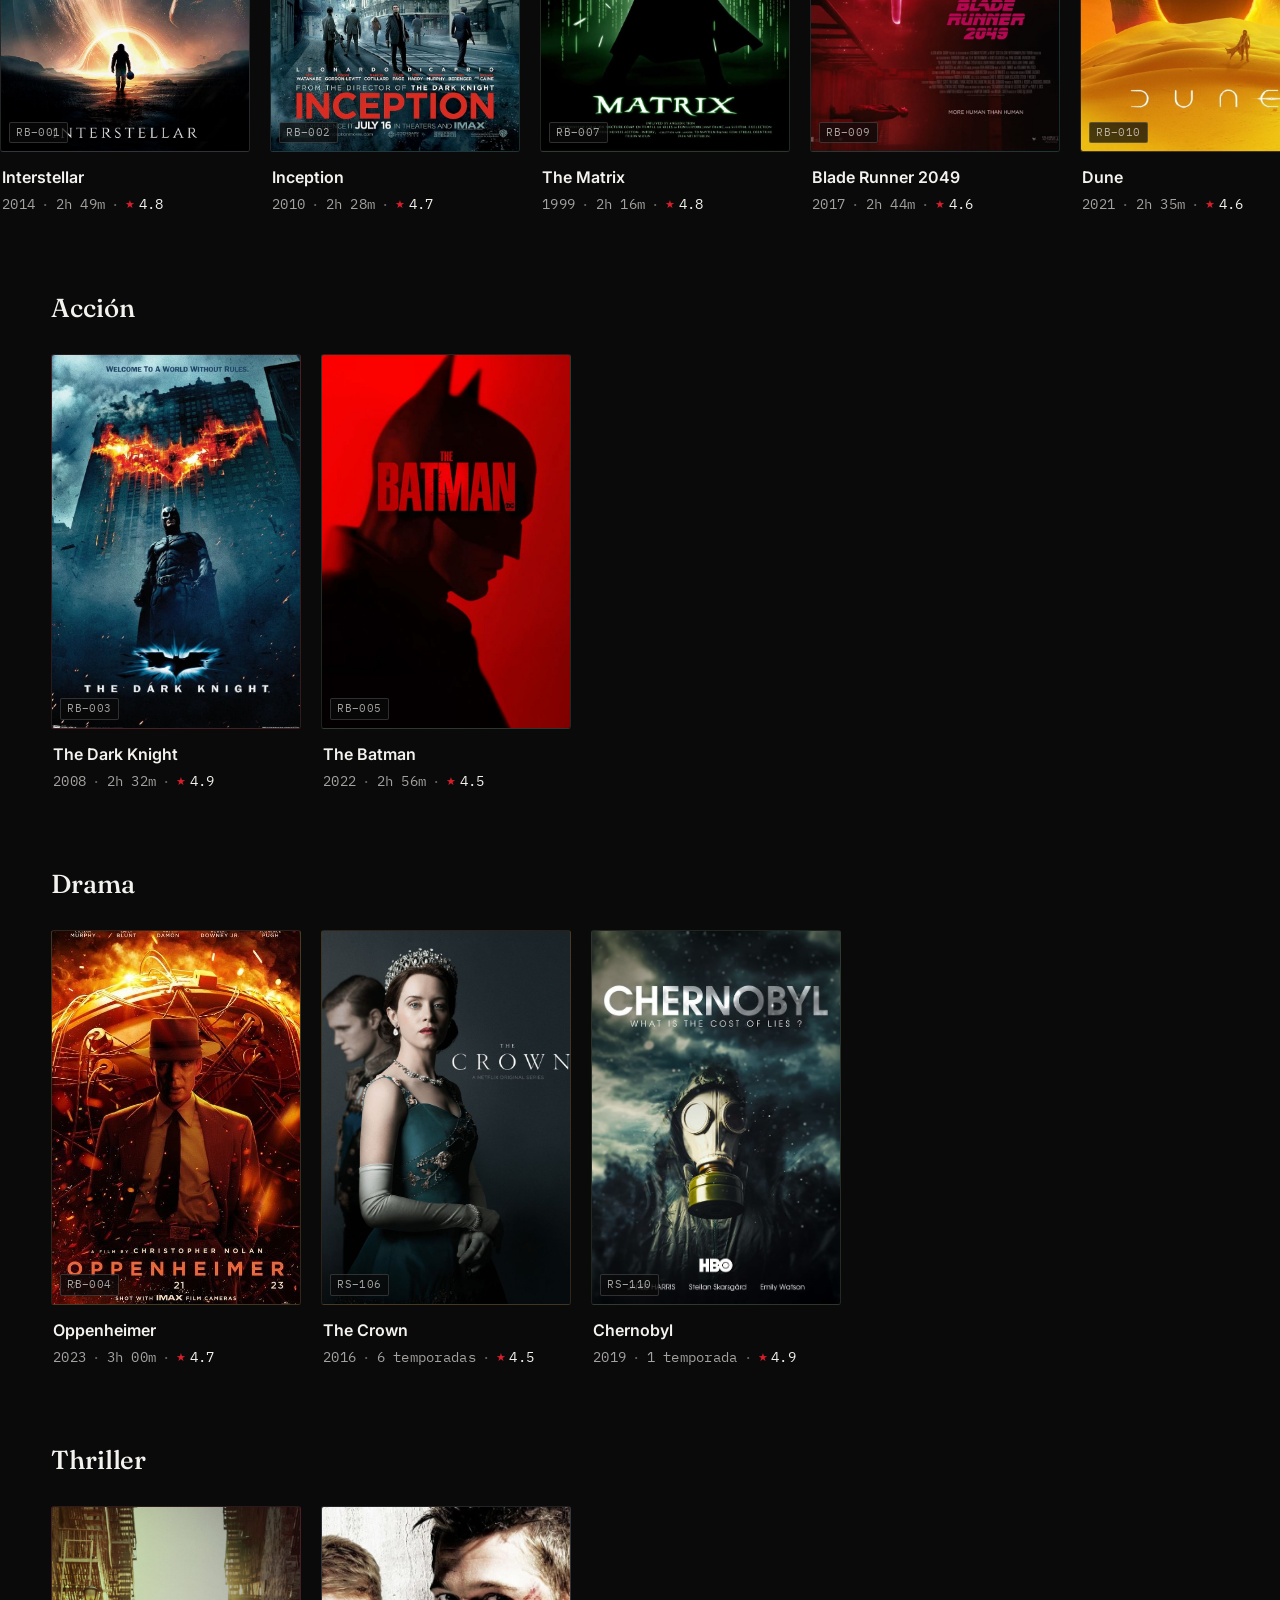
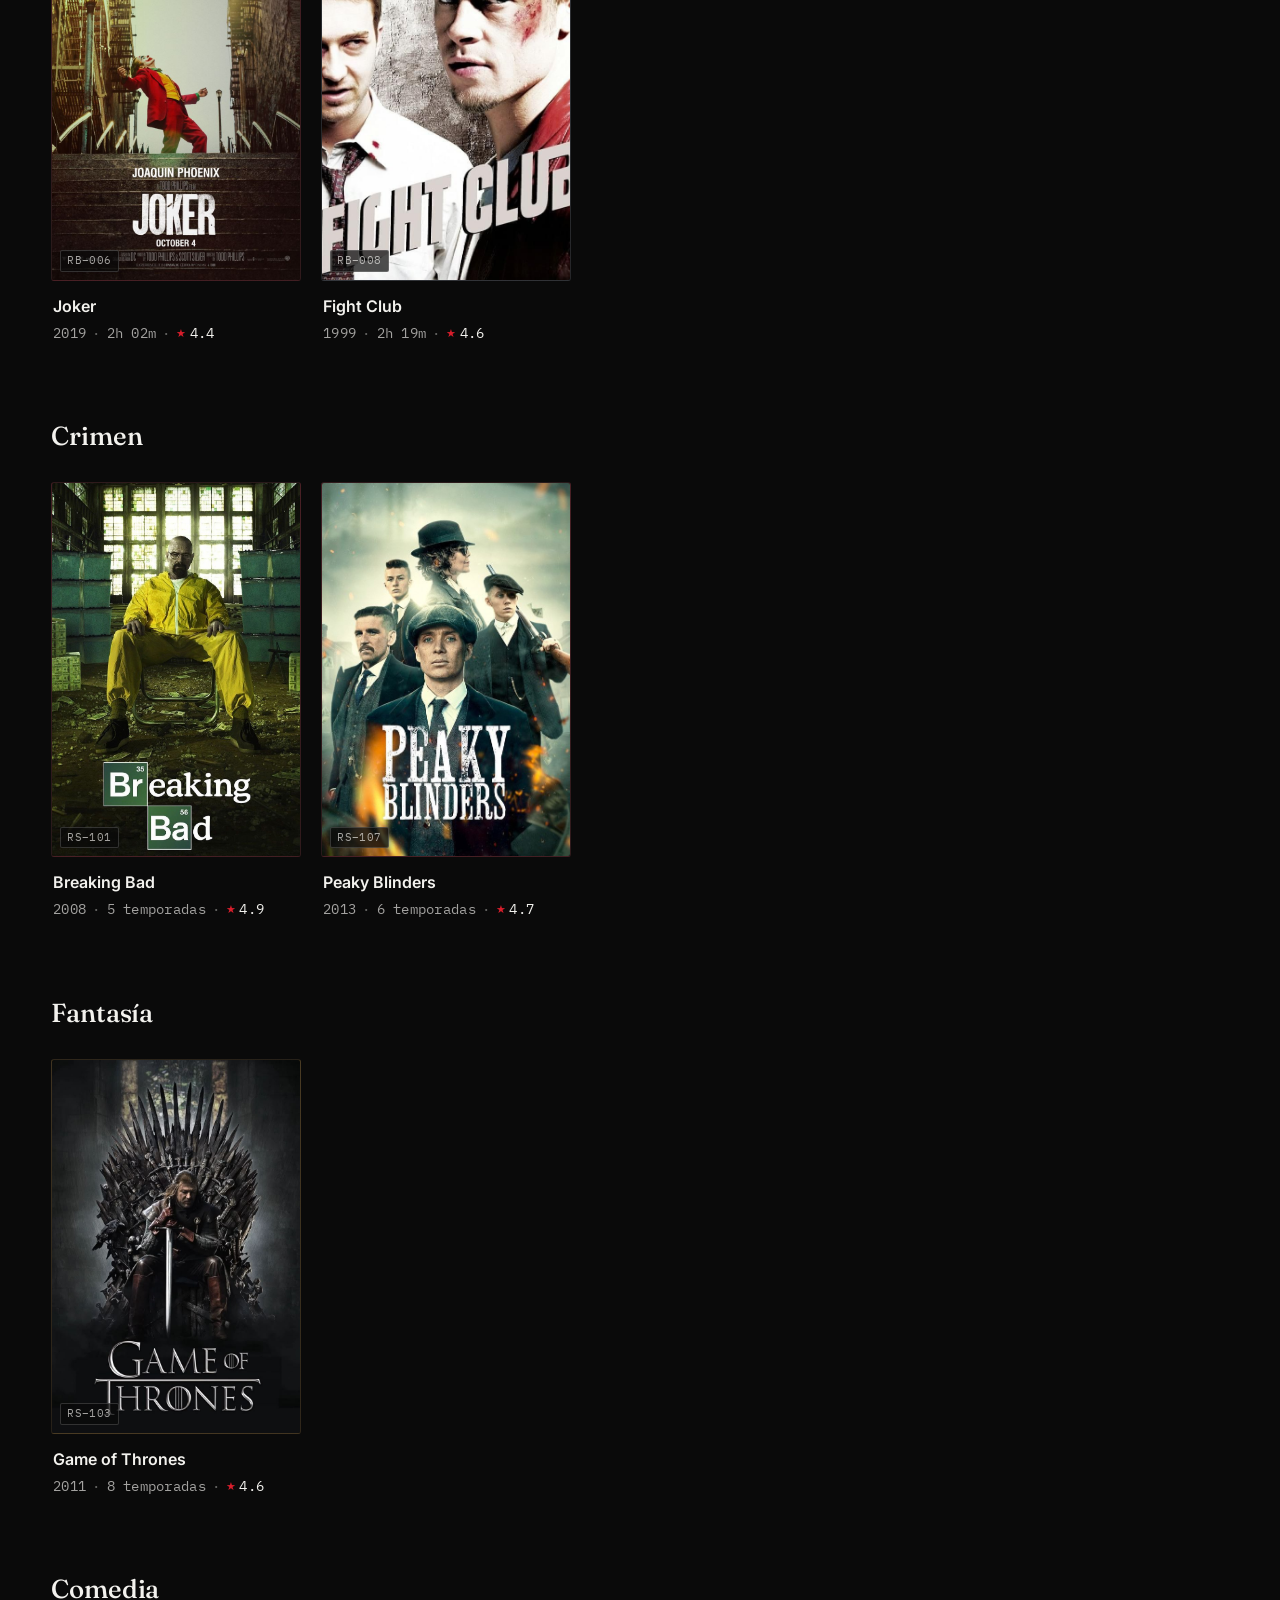
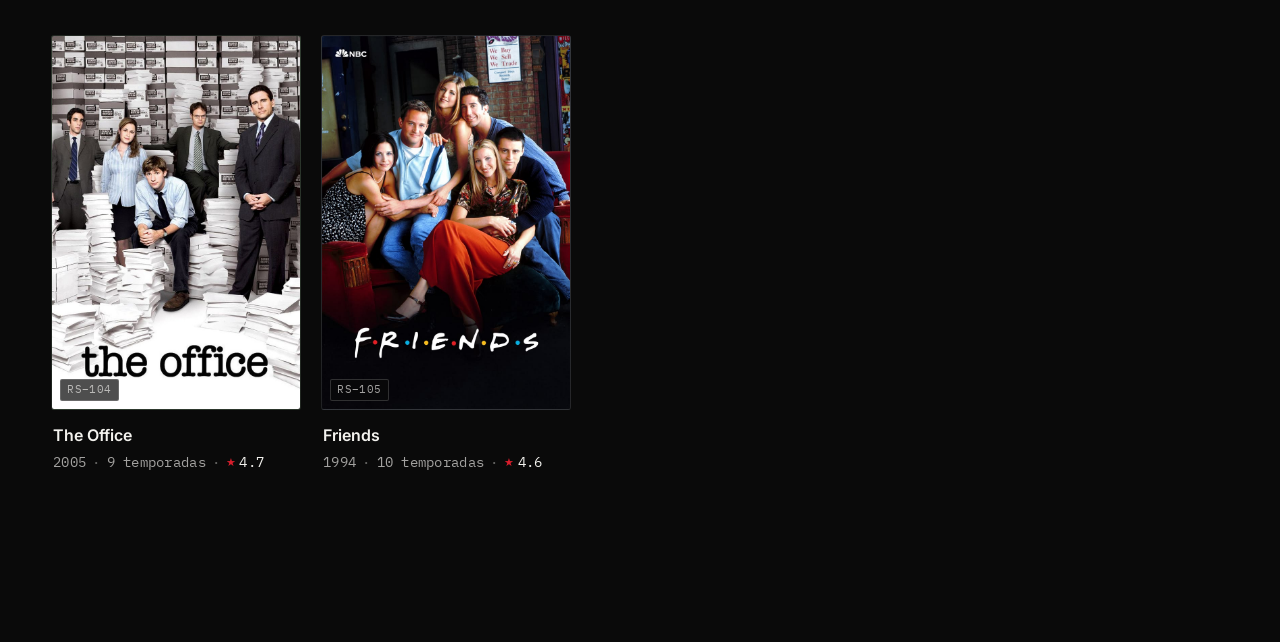
==== commit f5ce63eb: "update" ====
--- a/index.html
+++ b/index.html
@@ -36,7 +36,6 @@
         <a href="index.html" class="is-current">Inicio</a>
         <a href="peliculas.html">Películas</a>
         <a href="series.html">Series</a>
-        <a href="documentales.html">Documentales</a>
         <a href="mi-lista.html">Mi Lista</a>
       </nav>
 
@@ -102,18 +101,24 @@
 
   <main id="main-content">
     <!-- ==================== HERO SLIDER ==================== -->
-    <!-- Built entirely by Render.renderHeroSlider() from every movie in
-         js/movies.js with featured: true. Add/remove a featured movie
-         there and the slider updates automatically — nothing here to edit. -->
-    <section class="hero-slider" data-hero-slider aria-label="Películas destacadas"></section>
+    <!-- Built entirely by Render.renderHeroSlider() from every title (movie
+         or series) with featured: true, across js/movies.js and js/series.js
+         (see getFeaturedTitles() in js/series.js). Add/remove a featured
+         title there and the slider updates automatically — nothing here
+         to edit. -->
+    <section class="hero-slider" data-hero-slider aria-label="Títulos destacados"></section>
 
     <!-- ==================== CATALOG ROWS ==================== -->
-    <!-- Built entirely by Render.renderCategoryRows() — one row per
-         distinct `categoria` found in js/movies.js. -->
+    <!-- Built entirely by Render.buildRow() — one row per distinct
+         `categoria` found across the combined catalog (getAllCategories(),
+         js/series.js), so each row can mix películas and series. Uses the
+         exact same Render.buildRow/createCard as Películas and Series, so
+         card sizes, navbar and spacing all match. -->
     <div class="rows" data-rows-mount aria-label="Catálogo por categoría"></div>
   </main>
 
   <script src="js/movies.js"></script>
+  <script src="js/series.js"></script>
   <script src="js/render.js"></script>
   <script src="js/interactions.js"></script>
   <script>
@@ -122,9 +127,12 @@
     // see js/detail.js for the equivalent (larger) controller used by
     // pelicula.html.
     document.addEventListener("DOMContentLoaded", () => {
-      Render.renderHeroSlider(document.querySelector("[data-hero-slider]"));
-      Render.renderAllMoviesRow(document.querySelector("[data-rows-mount]"));
-      Render.renderCategoryRows(document.querySelector("[data-rows-mount]"));
+      const mount = document.querySelector("[data-rows-mount]");
+
+      Render.renderHeroSlider(document.querySelector("[data-hero-slider]"), getFeaturedTitles());
+      Render.buildRow({ id: "todo", label: "Todo en RUBY", titles: RUBY_ALL_TITLES }, mount);
+      getAllCategories().forEach((category) => Render.buildRow(category, mount));
+
       Interactions.init();
     });
   </script>
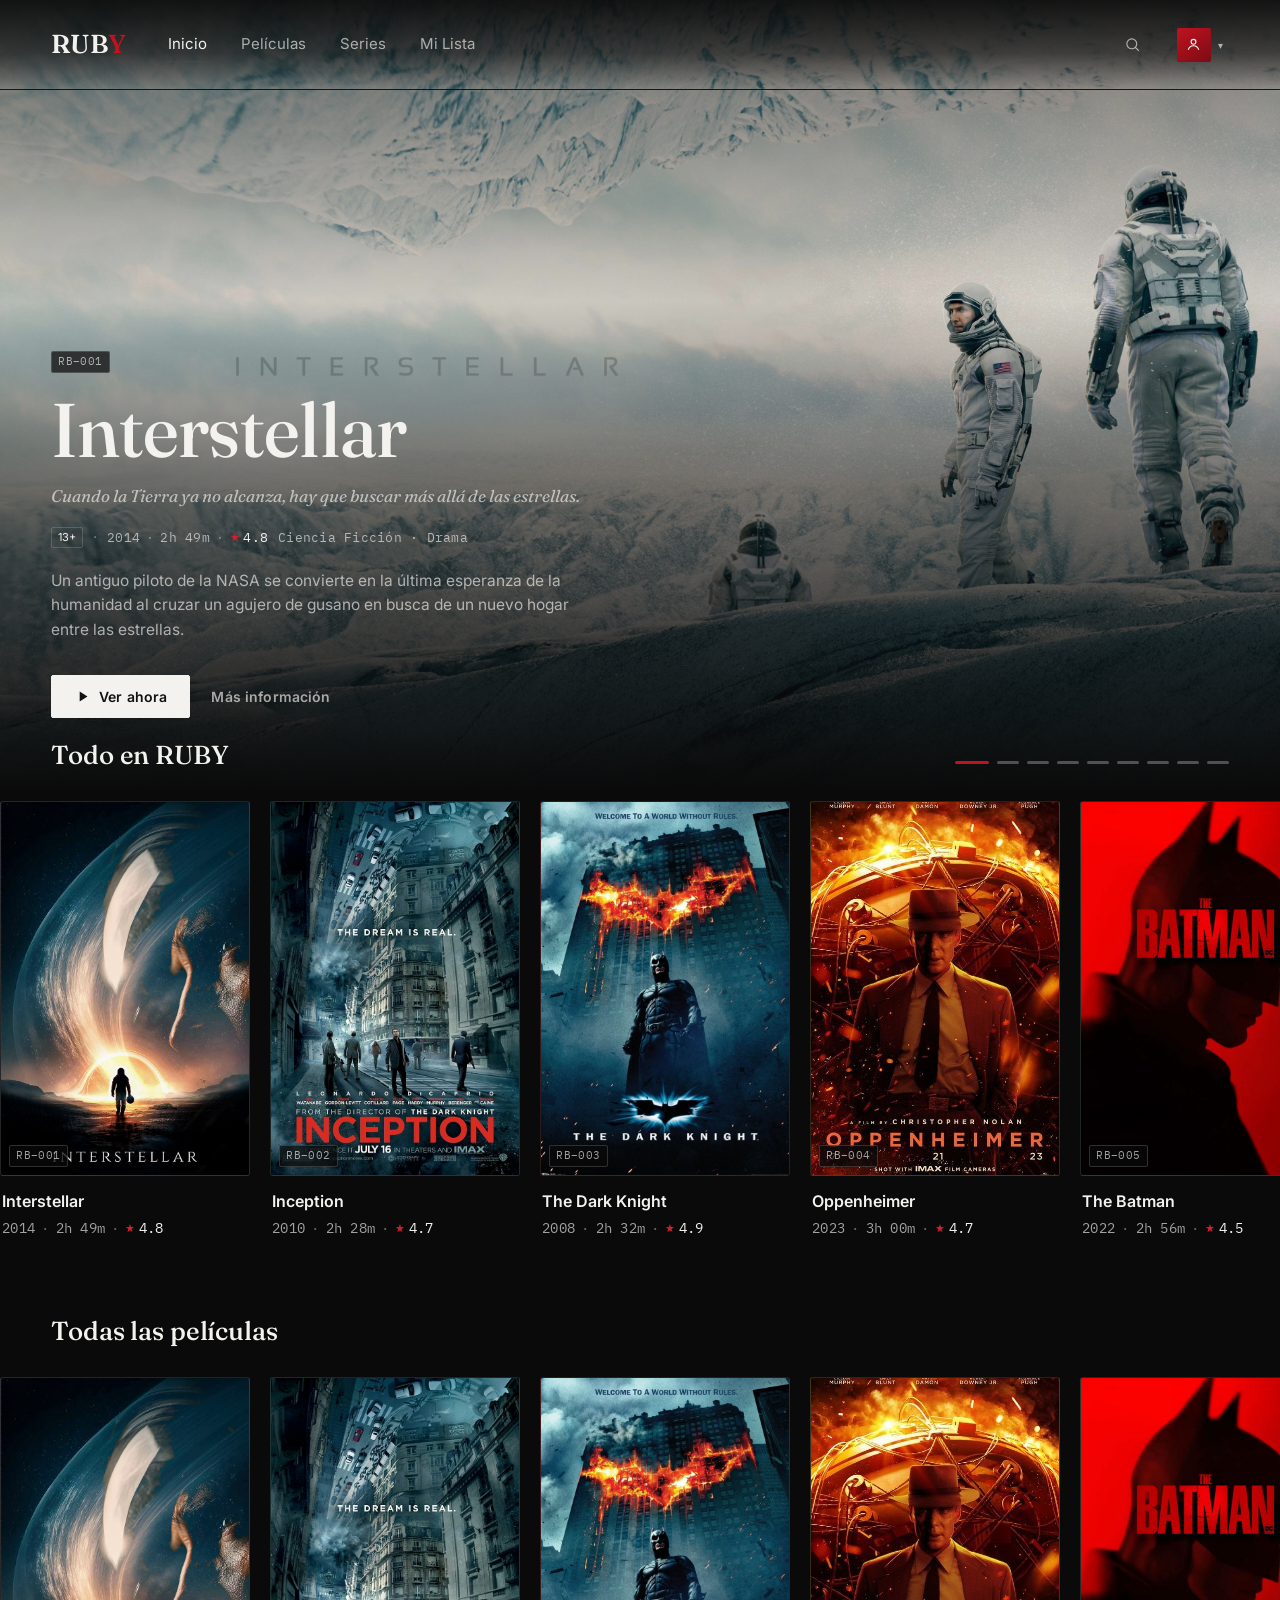
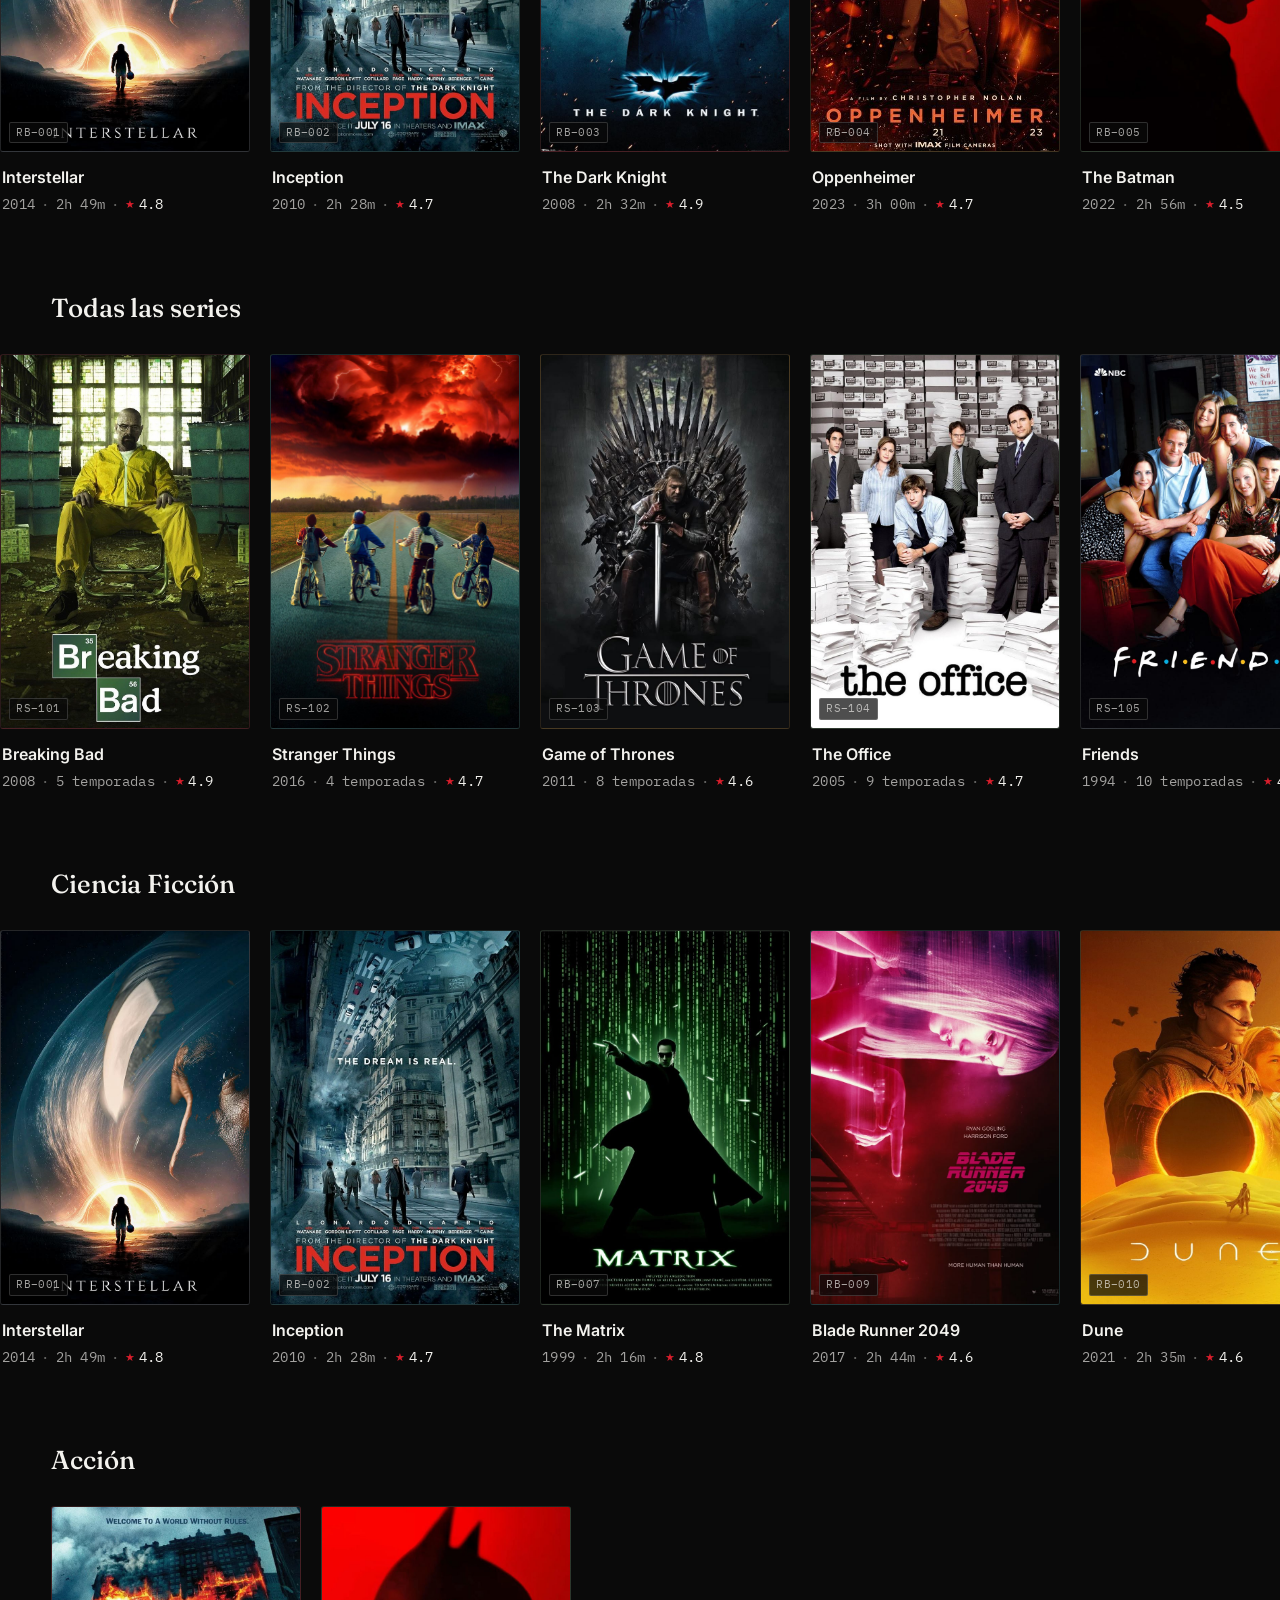
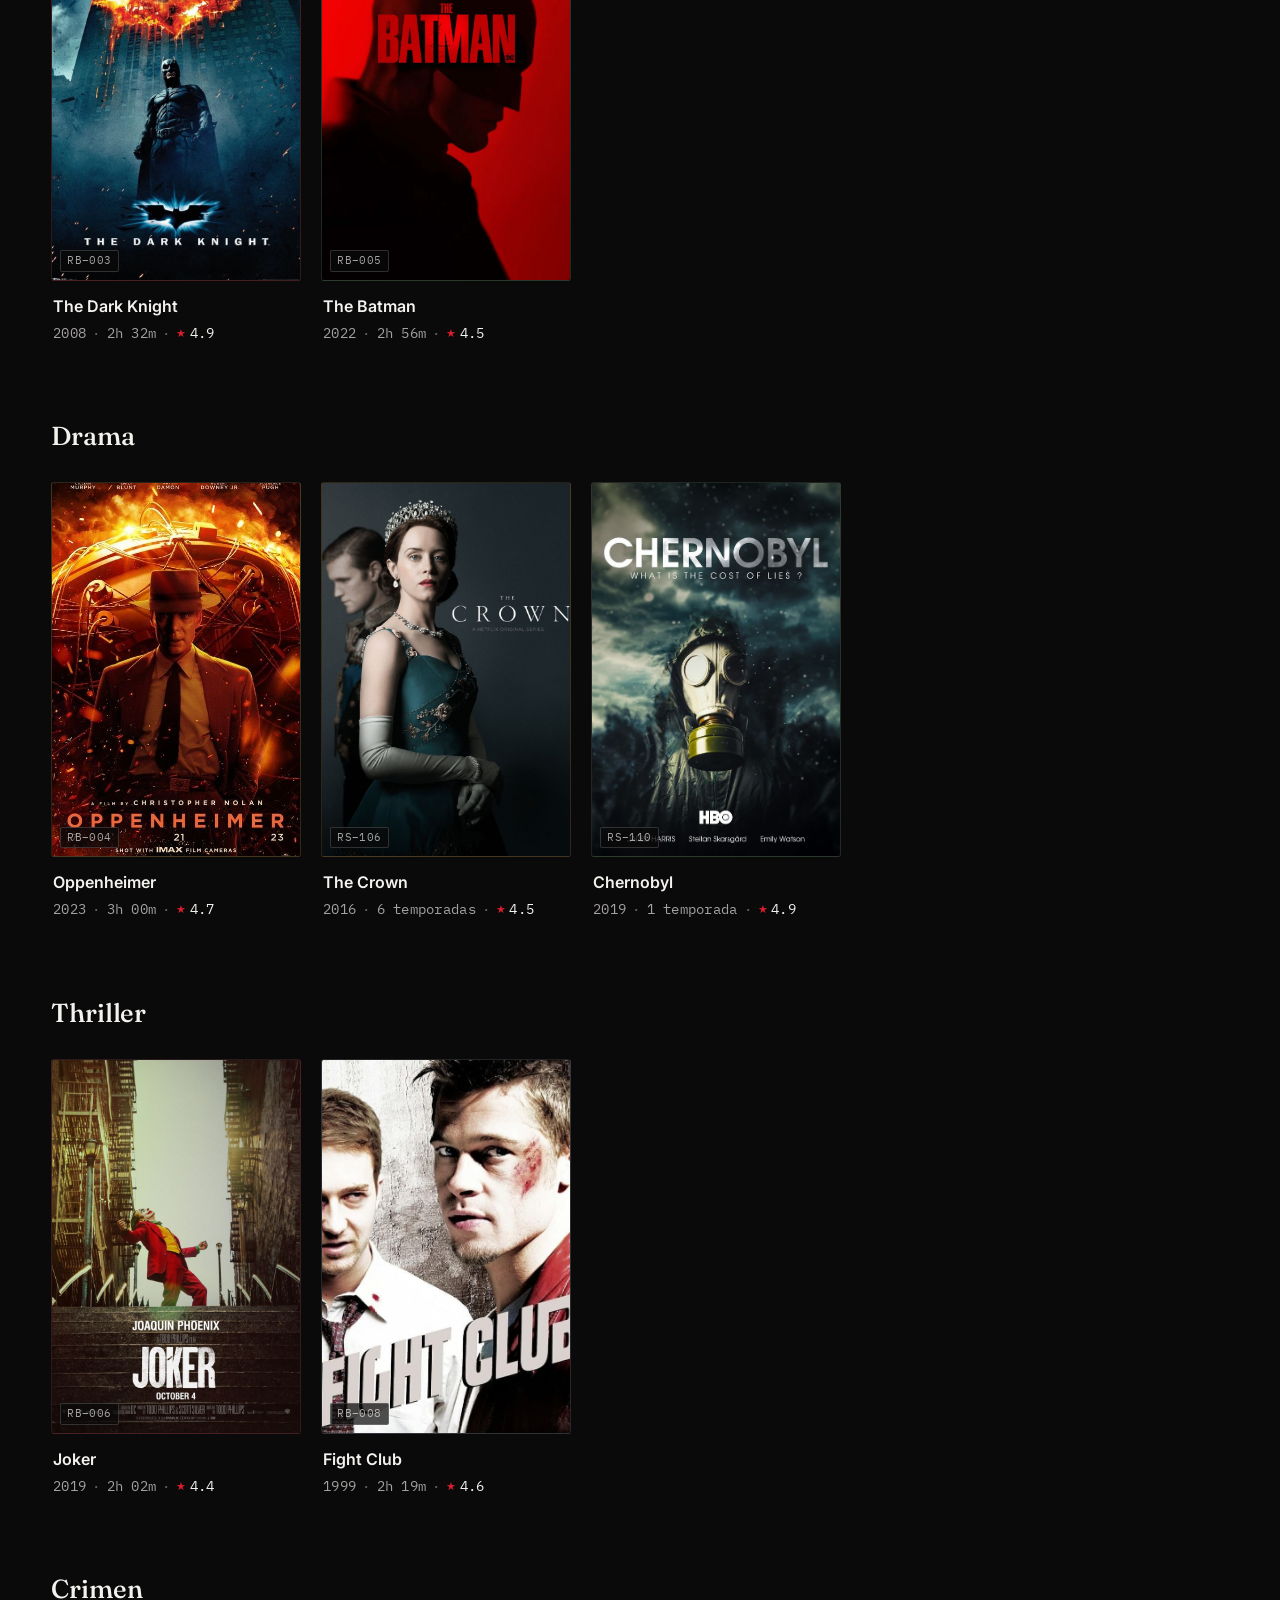
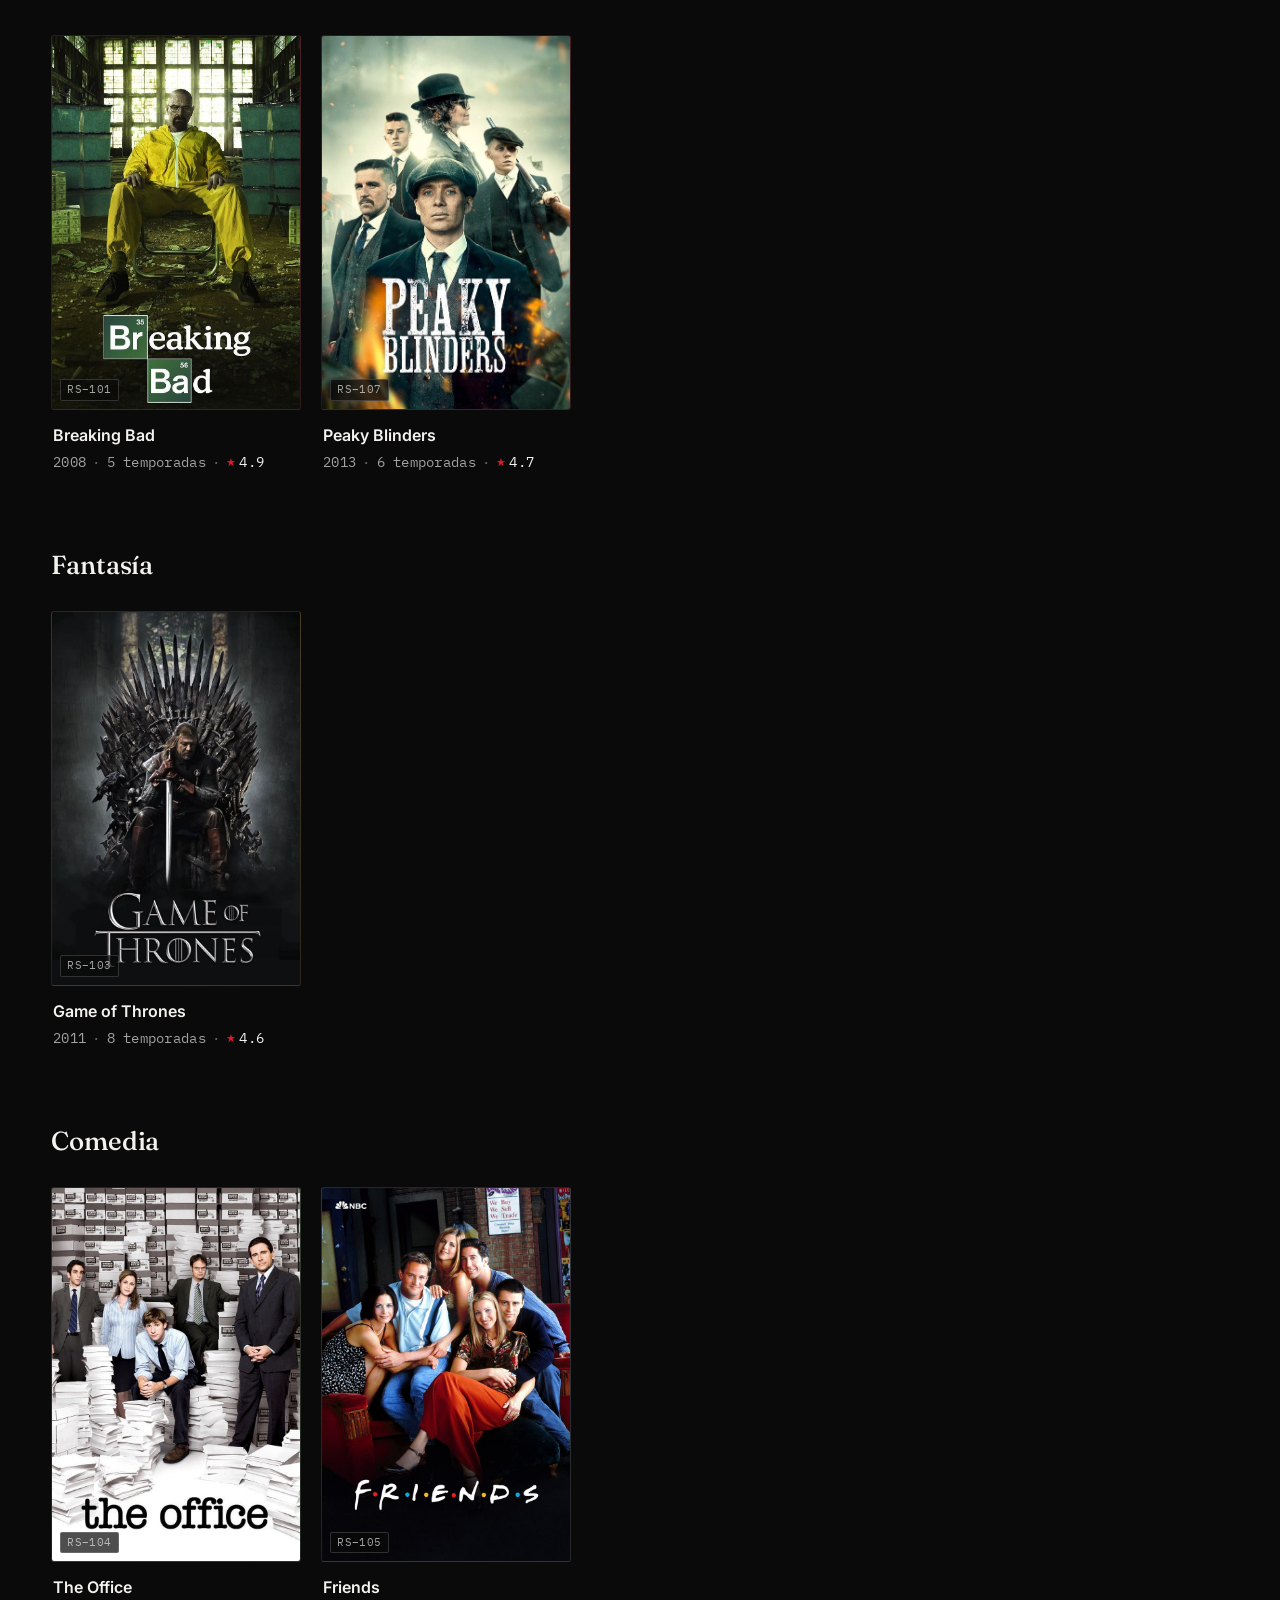
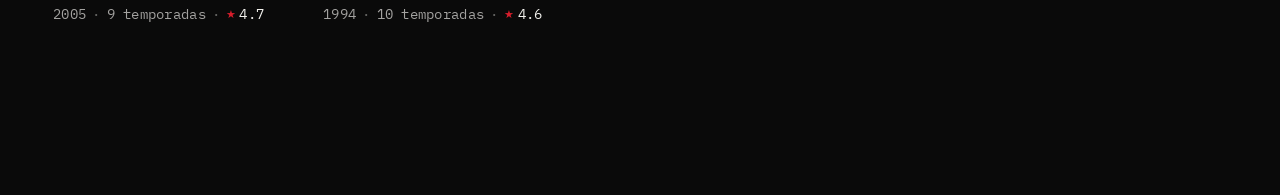
==== commit a9ace5bd: "update" ====
--- a/index.html
+++ b/index.html
@@ -15,6 +15,7 @@
 
   <link rel="stylesheet" href="css/styles.css" />
   <link rel="stylesheet" href="css/components.css" />
+  <link rel="stylesheet" href="css/search.css" />
   <link rel="stylesheet" href="css/responsive.css" />
 </head>
 <body>
@@ -109,11 +110,14 @@
     <section class="hero-slider" data-hero-slider aria-label="Títulos destacados"></section>
 
     <!-- ==================== CATALOG ROWS ==================== -->
-    <!-- Built entirely by Render.buildRow() — one row per distinct
-         `categoria` found across the combined catalog (getAllCategories(),
-         js/series.js), so each row can mix películas and series. Uses the
-         exact same Render.buildRow/createCard as Películas and Series, so
-         card sizes, navbar and spacing all match. -->
+    <!-- "Todo en RUBY", then "Todas las películas" / "Todas las series"
+         (Render.renderAllMoviesRow / renderAllSeriesRow — the same
+         functions used on peliculas.html and series.html), followed by
+         one row per distinct `categoria` found across the combined
+         catalog (getAllCategories(), js/series.js), so each category row
+         can mix películas and series. Uses the exact same
+         Render.buildRow/createCard as Películas and Series, so card
+         sizes, navbar and spacing all match. -->
     <div class="rows" data-rows-mount aria-label="Catálogo por categoría"></div>
   </main>
 
@@ -121,6 +125,8 @@
   <script src="js/series.js"></script>
   <script src="js/render.js"></script>
   <script src="js/interactions.js"></script>
+  <script src="js/lista.js"></script>
+  <script src="js/search.js"></script>
   <script>
     // Home-page bootstrap: read data, render it, wire interactions.
     // Kept inline since it's a handful of lines specific to this page —
@@ -131,6 +137,8 @@
 
       Render.renderHeroSlider(document.querySelector("[data-hero-slider]"), getFeaturedTitles());
       Render.buildRow({ id: "todo", label: "Todo en RUBY", titles: RUBY_ALL_TITLES }, mount);
+      Render.renderAllMoviesRow(mount);
+      Render.renderAllSeriesRow(mount);
       getAllCategories().forEach((category) => Render.buildRow(category, mount));
 
       Interactions.init();
--- a/css/components.css
+++ b/css/components.css
@@ -285,6 +285,24 @@
   margin-top: 12px;
 }
 
+.hover-card__list-toggle {
+  width: 100%;
+  justify-content: center;
+  padding: 11px 20px;
+  font-size: 14.5px;
+  margin-top: 12px;
+}
+
+/* Same active-state treatment as .btn[aria-pressed="true"] in detail.css,
+   duplicated here so it also applies on pages that don't load detail.css
+   (index.html, peliculas.html, series.html) — needed now that the Mi Lista
+   toggle lives in the hover card on every catalog page. */
+.btn[aria-pressed="true"] {
+  background: rgba(193, 18, 31, 0.16);
+  border-color: var(--color-red);
+  color: var(--color-white);
+}
+
 /* Catalog page header ------------------------------------------------------
    Used by pages that list titles without a hero slider above them
    (series.html, mi-lista.html) — a plain title + intro line that clears
--- a/css/search.css
+++ b/css/search.css
@@ -0,0 +1,125 @@
+/* =========================================================================
+   RUBY — Search Results
+   Real-time search dropdown mounted inside .search-form (see
+   js/search.js). Visually an extension of the existing .profile-menu
+   dropdown pattern — same surface, radius, border and fade/translate
+   transition — just wider, to host a grid of the same poster cards
+   used everywhere else in the app.
+   ========================================================================= */
+
+.search-results {
+  position: absolute;
+  top: calc(100% + 14px);
+  right: 0;
+  width: min(640px, 86vw);
+  max-height: min(72vh, 620px);
+  overflow-y: auto;
+  overscroll-behavior: contain;
+  background: var(--color-surface);
+  border: 1px solid var(--color-border-strong);
+  border-radius: var(--radius-sm);
+  padding: 8px 14px 18px;
+  opacity: 0;
+  visibility: hidden;
+  transform: translateY(-6px);
+  transition: opacity var(--dur-fast) var(--ease-out),
+    transform var(--dur-fast) var(--ease-out), visibility var(--dur-fast);
+  z-index: 50;
+}
+
+.search-results[hidden] {
+  display: block; /* let the opacity/visibility transition run instead of a hard cut */
+}
+
+.search-results--open {
+  opacity: 1;
+  visibility: visible;
+  transform: translateY(0);
+}
+
+.search-results__meta {
+  font-family: var(--font-mono);
+  font-size: 11px;
+  letter-spacing: 0.06em;
+  text-transform: uppercase;
+  color: var(--color-white-faint);
+  padding: 14px 4px 14px;
+  margin: 0;
+}
+
+.search-results__meta:empty {
+  display: none;
+}
+
+.search-results__grid {
+  display: grid;
+  grid-template-columns: repeat(auto-fill, minmax(122px, 1fr));
+  gap: 18px 14px;
+}
+
+/* The shared .card component is authored for flex rows (fixed width);
+   inside the search grid it should fill its grid cell instead. */
+.search-results .card {
+  width: 100%;
+}
+
+.search-results__empty {
+  display: flex;
+  flex-direction: column;
+  align-items: center;
+  text-align: center;
+  padding: 38px 18px 30px;
+}
+
+.search-results__empty-icon {
+  width: 42px;
+  height: 42px;
+  display: grid;
+  place-items: center;
+  border-radius: 50%;
+  background: var(--color-surface-hi);
+  color: var(--color-white-faint);
+  margin-bottom: 16px;
+}
+
+.search-results__empty-icon svg {
+  width: 19px;
+  height: 19px;
+}
+
+.search-results__empty-title {
+  font-family: var(--font-display);
+  font-weight: 500;
+  font-size: 18px;
+  color: var(--color-white);
+  margin: 0 0 6px;
+}
+
+.search-results__empty-text {
+  font-size: 13px;
+  line-height: 1.55;
+  color: var(--color-white-dim);
+  margin: 0;
+  max-width: 32ch;
+}
+
+@media (max-width: 640px) {
+  /* Anchoring to .search-form (a small inline element hugging the
+     search icon) pushes the panel off-screen on narrow viewports —
+     anchor to the viewport itself instead, as a full-width sheet under
+     the navbar, same surface/border/radius as the desktop version. */
+  .search-results {
+    position: fixed;
+    top: var(--nav-height);
+    left: var(--gutter);
+    right: var(--gutter);
+    width: auto;
+    max-height: calc(100vh - var(--nav-height) - 24px);
+    padding: 6px 10px 14px;
+  }
+
+  .search-results__grid {
+    grid-template-columns: repeat(auto-fill, minmax(98px, 1fr));
+    gap: 14px 10px;
+  }
+}
